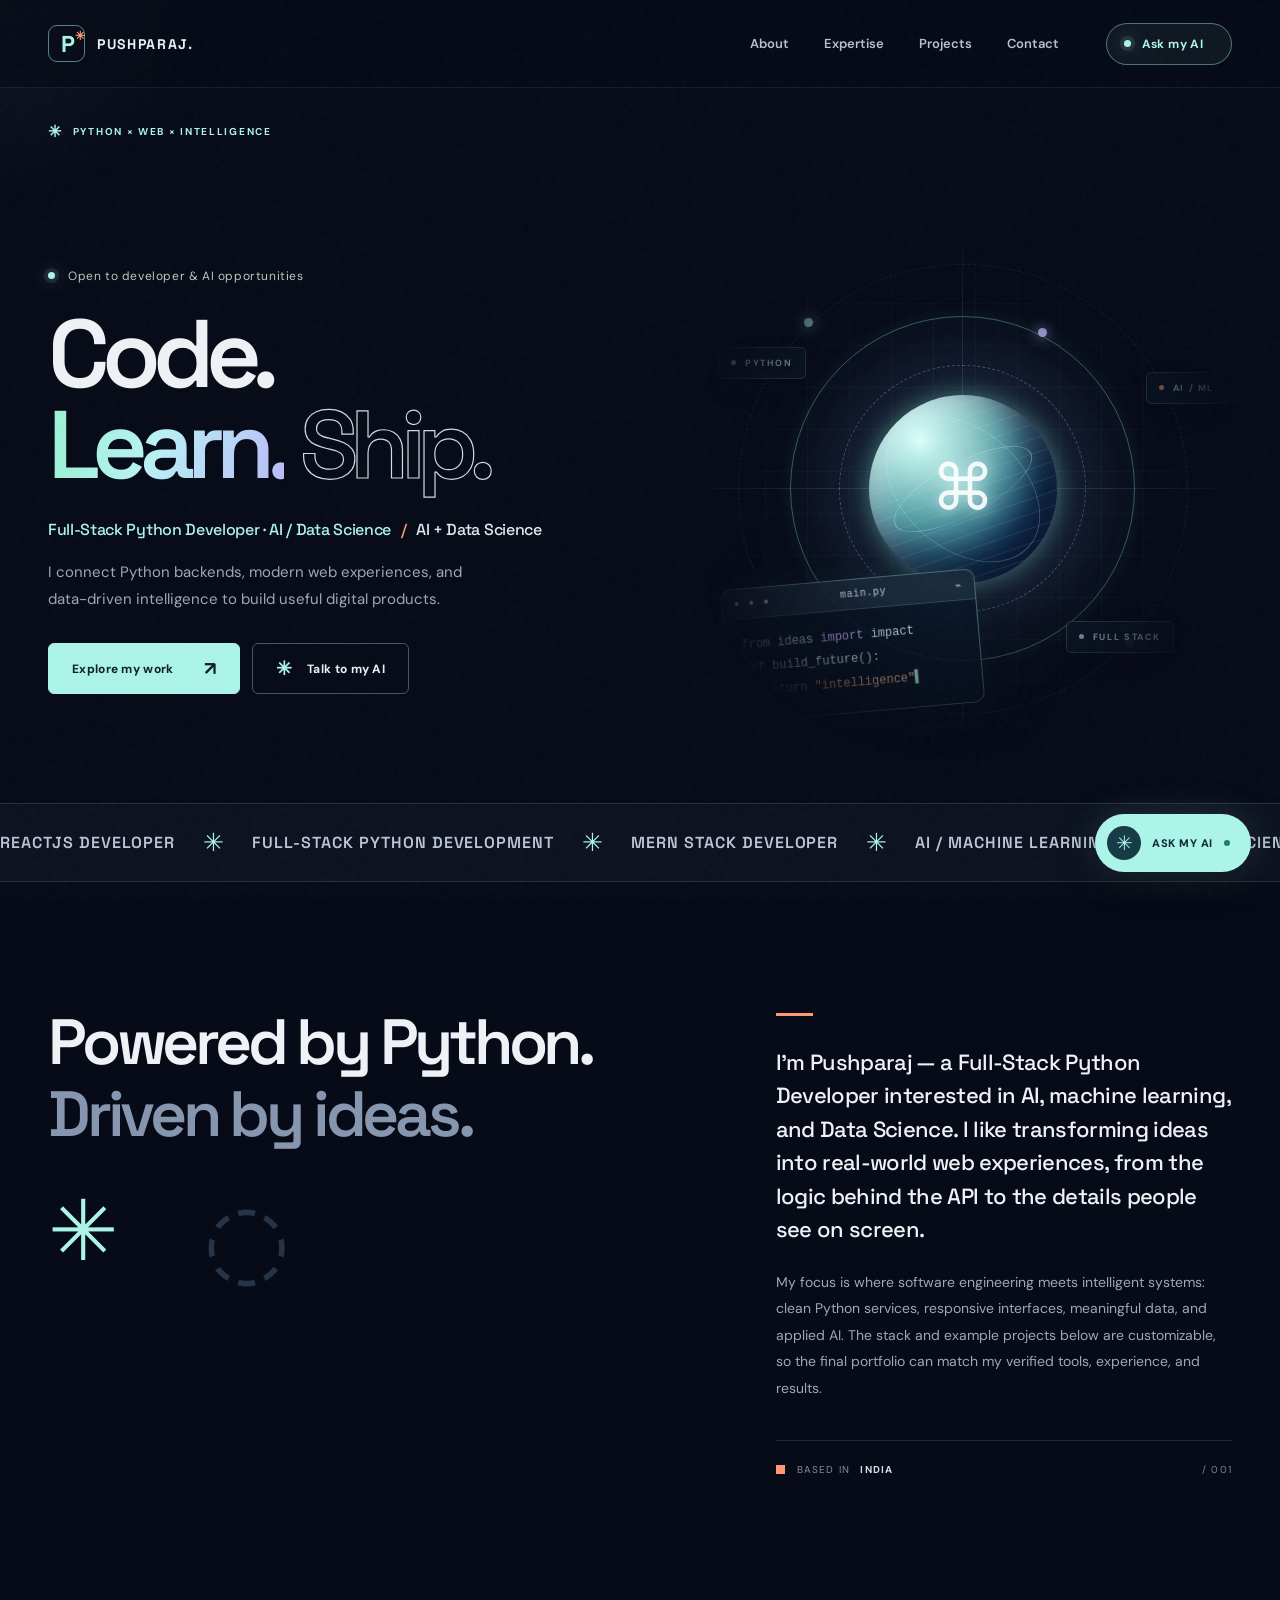
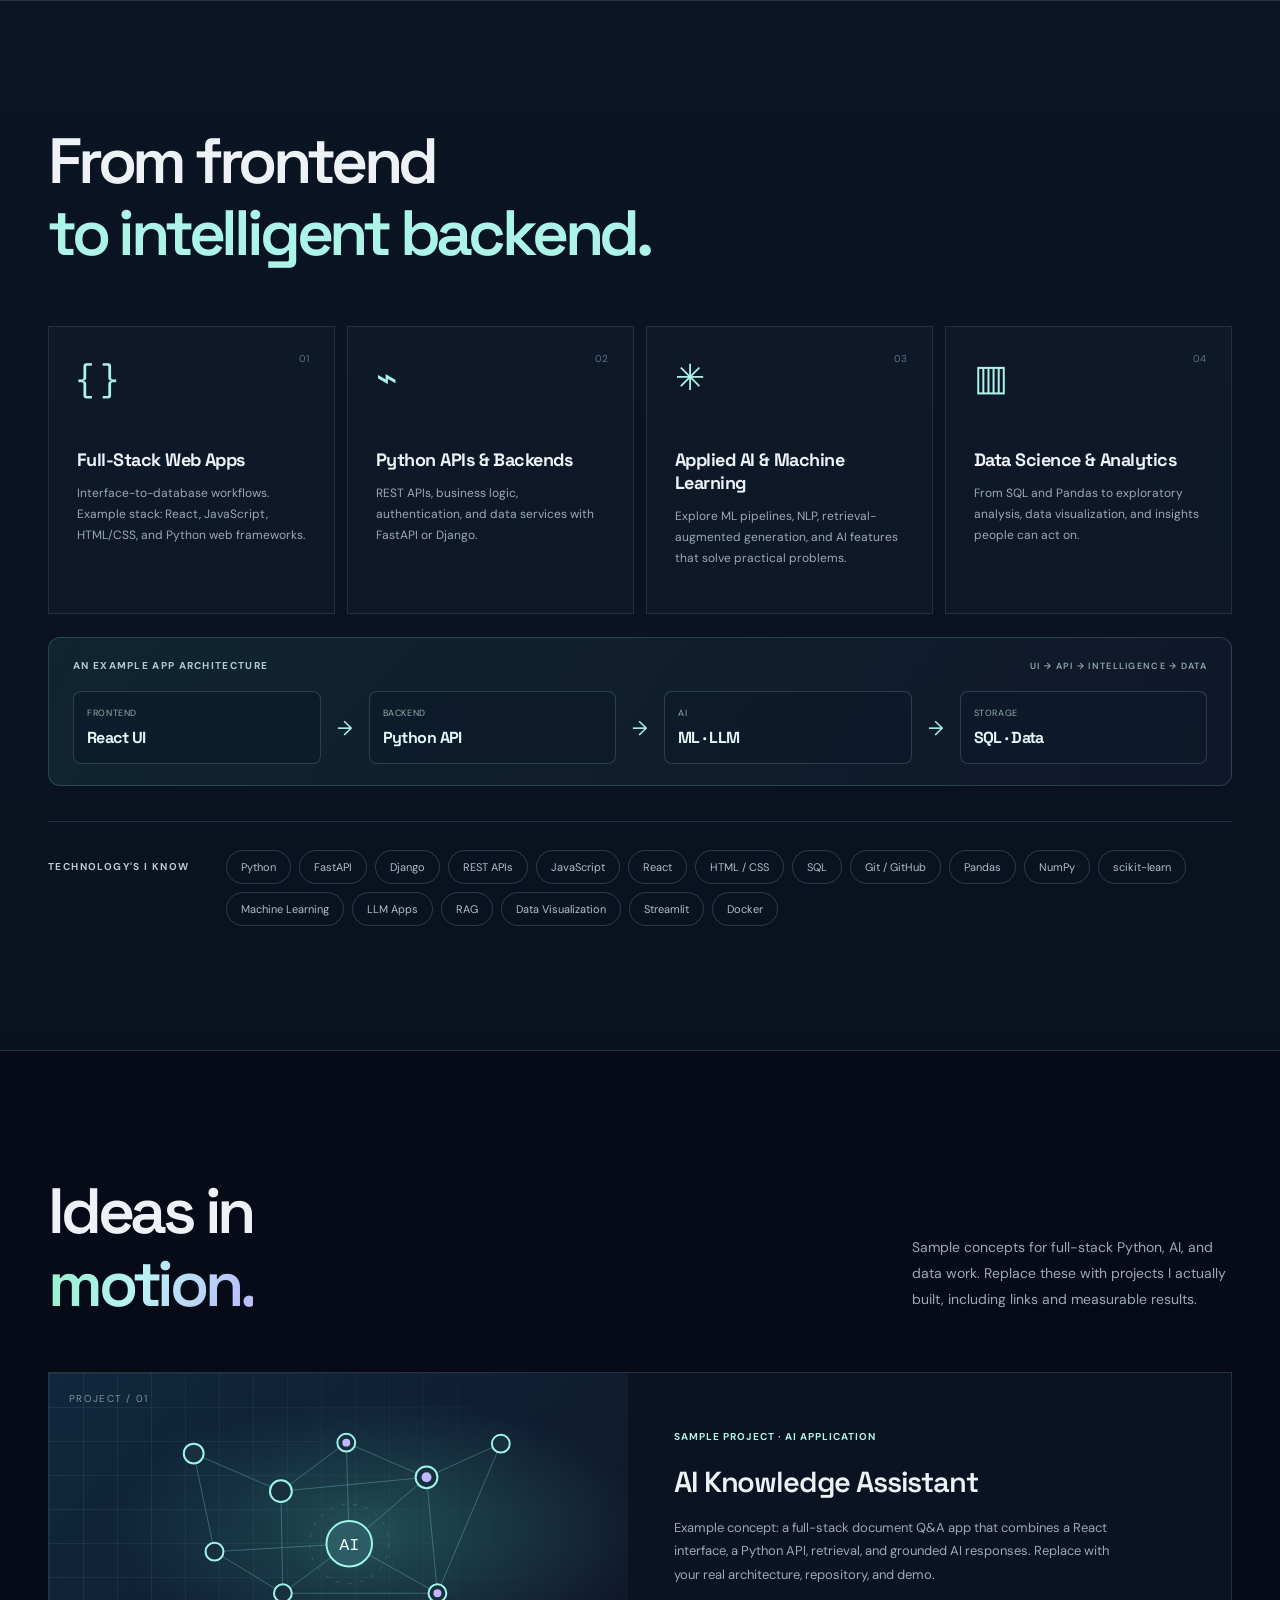
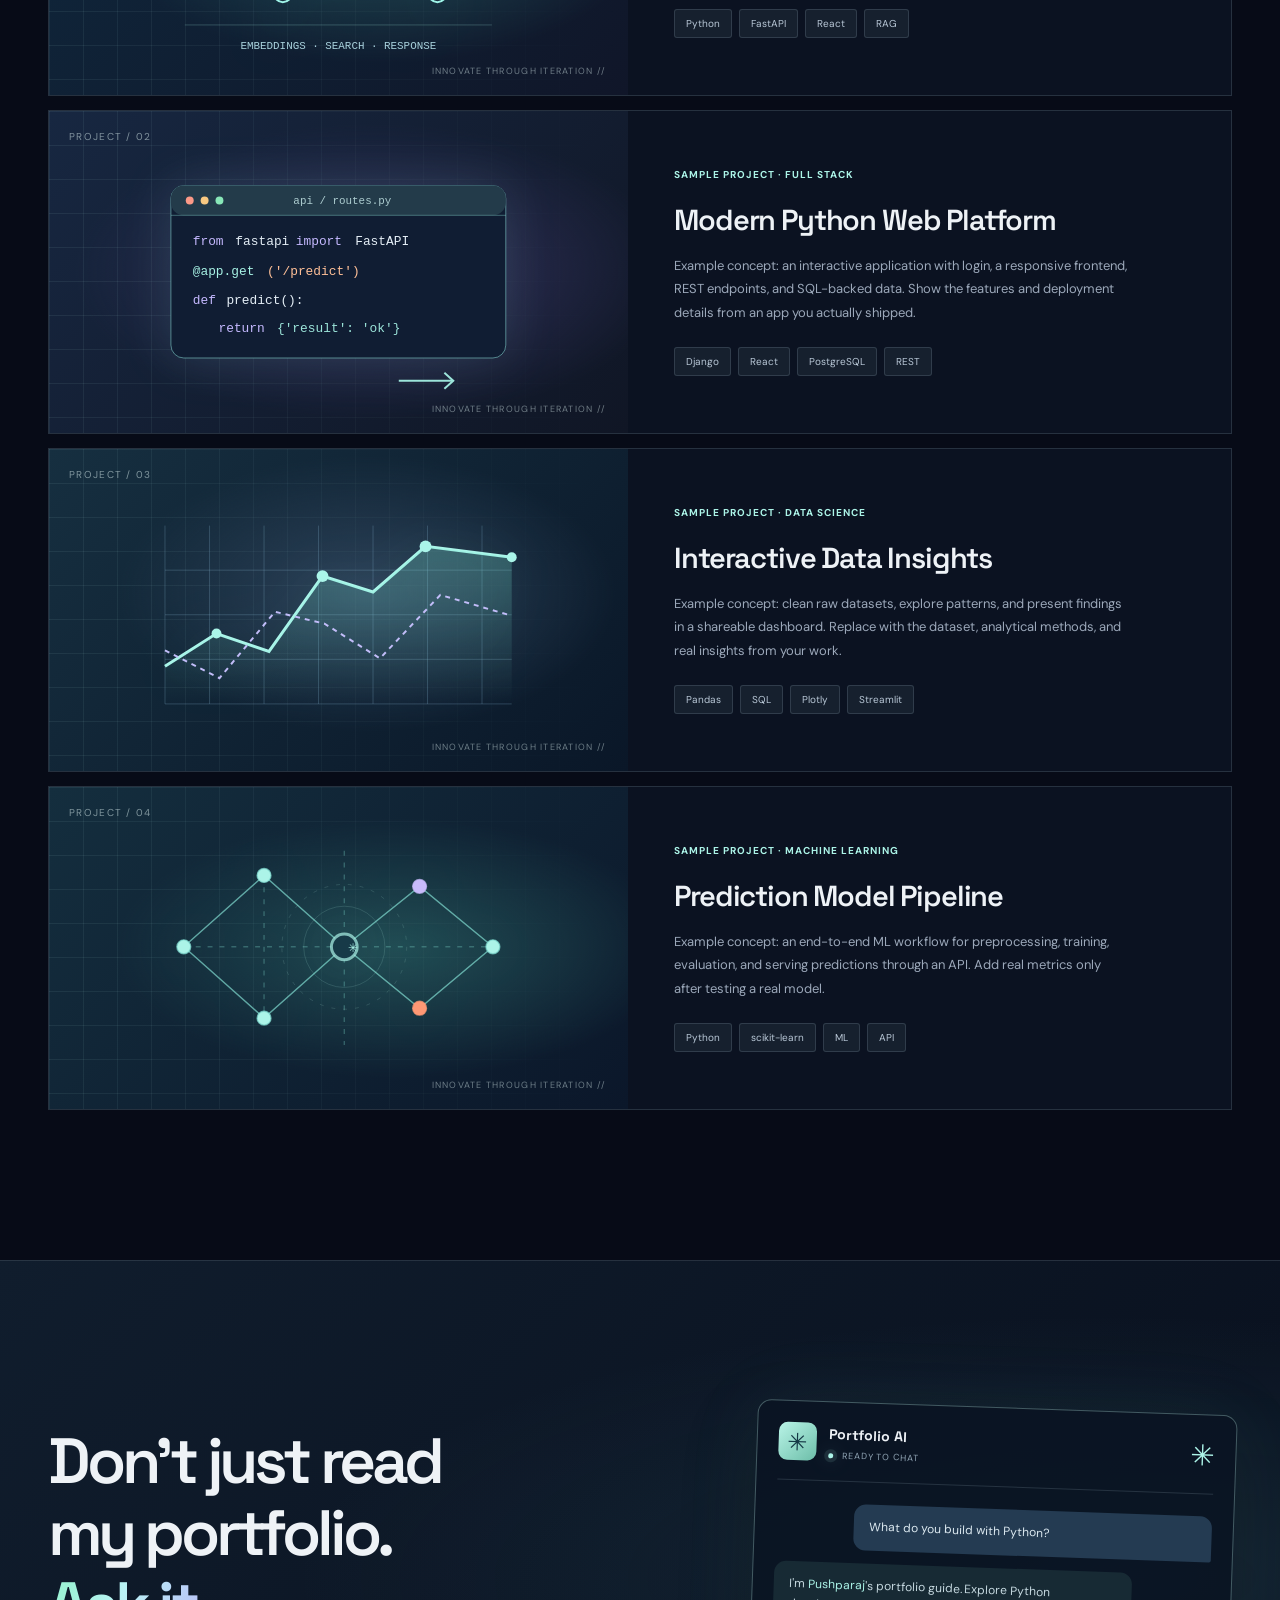
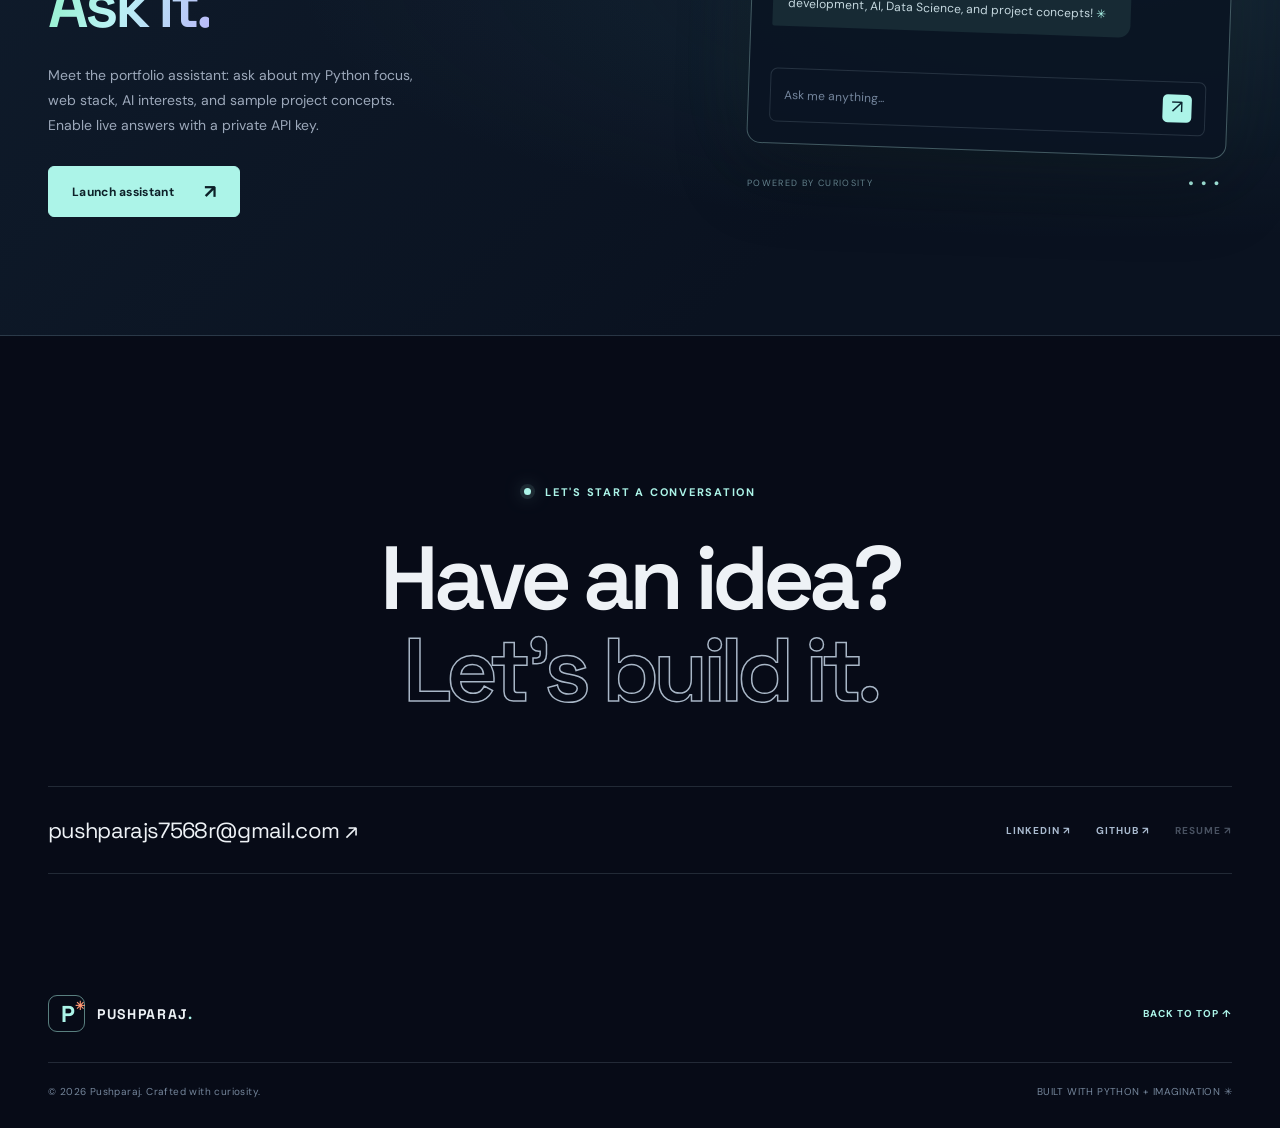
==== index.html @ a50d1f1b "Initial AI portfolio" ====
<!doctype html>
<html lang="en">

<head>
  <meta charset="utf-8">
  <meta name="viewport" content="width=device-width, initial-scale=1">
  <meta name="theme-color" content="#060b18"/>
  <meta name="description"
    content="Pushparaj Abhijeet Supekar · Full-Stack Python Developer focused on AI & Data Science. Explore example projects, technology stack, and an interactive portfolio assistant.">
  <title>Pushparaj | Full-Stack Python Developer + AI & Data Science</title>
  <link rel="icon" href="favicon.svg" type="image/svg+xml">
  <link rel="preconnect" href="https://fonts.googleapis.com">
  <link rel="preconnect" href="https://fonts.gstatic.com" crossorigin>
  <link
    href="https://fonts.googleapis.com/css2?family=DM+Sans:wght@400;500;600;700&family=Space+Grotesk:wght@400;500;600;700&display=swap"
    rel="stylesheet">
  <link rel="stylesheet"
  href="https://cdnjs.cloudflare.com/ajax/libs/font-awesome/6.7.2/css/all.min.css">
  <link rel="stylesheet" href="styles.css">
  <script src="app.js" defer></script>
</head>

<body>
  <div class="noise" aria-hidden="true"></div>
  <div class="cursor-glow" id="cursor-glow" aria-hidden="true"></div>
  <div class="progress-bar" id="scroll-progress" aria-hidden="true"></div>

  <header class="site-header" id="top">
    <div class="shell nav-inner">
      <a class="brand" href="#top" aria-label="Back to top"><span class="brand-symbol">P<span
            class="brand-star">✳</span></span><span class="brand-text" id="brand-name">PUSHPARAJ<span
            class="brand-dot">.</span></span></a>
      <nav class="desktop-nav" aria-label="Main navigation">
        <a href="#about">About</a><a href="#expertise">Expertise</a>
        <a href="#projects">Projects</a>
        <a href="#contact">Contact</a>
      </nav>
      <div class="nav-actions">
        <button class="nav-ai" id="nav-ai" type="button"><span class="pulse-light"></span> Ask my AI <span
            aria-hidden="true"></span></button>
        <button class="menu-toggle" id="menu-toggle" aria-label="Open menu" aria-expanded="false"
          aria-controls="mobile-nav" type="button"><span></span><span></span></button>
      </div>
    </div>
    <nav class="mobile-nav" id="mobile-nav" aria-label="Mobile navigation" hidden><a href="#about">About</a><a
        href="#expertise">Expertise</a><a href="#projects">Projects</a><a href="#contact">Contact</a></nav>
  </header>

  <main>
    <section class="hero shell" aria-labelledby="hero-title">
      <div class="hero-topline"><span class="eyebrow"><span class="mini-cross">✳</span> PYTHON × WEB ×
          INTELLIGENCE</span></div>
      <div class="hero-grid">
        <div class="hero-copy">
          <div class="availability"><span class="availability-dot"></span><span id="availability-text">Open to
              interesting opportunities</span></div>
          <h1 id="hero-title">Code.<br><span class="text-gradient">Learn.</span> <span
              class="outlined-word">Ship.</span></h1>
          <p class="hero-subtitle"><span class="hero-role" id="hero-role">Full-Stack Python Developer</span> <span
              class="hero-divider">/</span> AI + Data Science</p>
          <p class="hero-description" id="hero-description">I build at the intersection of Python, web development, and
            intelligent systems. Discover my focus and example projects.</p>
          <div class="hero-ctas"><a class="button button-primary" href="#projects">Explore my work
              <span>↗</span></a><button class="button button-secondary" id="hero-ai" type="button"><span>✳</span> Talk
              to my AI</button></div>
        </div>
        <div class="hero-art" aria-label="Animated AI network with an illustrative Python code terminal" role="img">
          <div class="orbit-glow"></div>
          <div class="orbit orbit-outer"><i></i><i></i></div>
          <div class="orbit orbit-middle"><i></i></div>
          <div class="orbit orbit-inner"></div>
          <div class="orb-core">
            <div class="orb-shine"></div>
            <div class="orb-lines"></div><span>⌘</span>
          </div>
          <div class="orbit-label label-one"><span class="label-point"></span> PYTHON</div>
          <div class="orbit-label label-two"><span class="label-point"></span> AI / ML</div>
          <div class="orbit-label label-three"><span class="label-point"></span> FULL STACK</div>
          <div class="axis axis-horizontal"></div>
          <div class="axis axis-vertical"></div>
          <div class="art-corner art-corner-tl">[ DEV:001 ]</div>
          <div class="art-corner art-corner-br">PYTHON / ACTIVE</div>
          <div class="hero-terminal" aria-hidden="true">
            <div class="terminal-top"><span class="terminal-dots">● ● ●</span><span>main.py</span><span>⌁</span></div>
            <div class="terminal-body"><span class="code-purple">from</span> ideas <span
                class="code-purple">import</span> impact<br><span class="code-mint">def</span> <span
                class="code-white">build_future</span>():<br><span class="code-indent">return</span> <span
                class="code-orange">"intelligence"</span><span class="terminal-cursor">▍</span></div>
          </div>
        </div>
      </div>
     
    </section>

    <div class="marquee-wrap" aria-hidden="true">
      <div class="marquee"><span>REACTJS DEVELOPER</span>
        <b>✳</b><span>FULL-STACK PYTHON DEVELOPMENT</span>
        <b>✳</b><span>MERN STACK DEVELOPER</span>
        <b>✳</b><span>AI / MACHINE LEARNING</span>
        <b>✳</b><span>DATA SCIENCE</span><b>✳</b></div>
    </div>
<!-- About me section -->
    <section class="section about-section shell" id="about" aria-labelledby="about-title">
      
      <div class="about-grid">
        <div class="about-title-block reveal">
          <h2 id="about-title">Powered by Python.<br><span>Driven by ideas.</span></h2>
          <div class="about-decoration" aria-hidden="true"><span>✳</span><span>◌</span></div>
        </div>
        <div class="about-copy reveal"><span class="orange-line"></span>
          <p class="lead" id="about-intro">I build at the intersection of full-stack Python development, AI, and Data
            Science.</p>
          <p id="about-body">My interests span backend systems, user interfaces, machine learning, and actionable data.
          </p>
          <div class="about-location"><span class="status-square"></span><span>BASED IN <strong
                id="location">INDIA</strong></span><span class="about-id">/ 001</span></div>
        </div>
      </div>
    </section>
<!-- WHAT I DO SECTION -->
    <section class="section expertise-section" id="expertise" aria-labelledby="expertise-title">
      <div class="shell">
        <div class="expertise-head reveal">
          <h2 id="expertise-title">From frontend<br><em>to intelligent backend.</em></h2>
        </div>
        <div class="expertise-grid" id="focus-grid"></div>
        <div class="stack-flow reveal" aria-label="Example AI application architecture">
          <div class="stack-flow-heading"><span>AN EXAMPLE APP ARCHITECTURE</span><span>UI → API → INTELLIGENCE →
              DATA</span></div>
          <div class="stack-flow-steps">
            <div><small>FRONTEND</small><strong>React UI</strong></div><span class="flow-arrow">→</span>
            <div><small>BACKEND</small><strong>Python API</strong></div><span class="flow-arrow">→</span>
            <div><small> AI</small><strong>ML · LLM</strong></div><span class="flow-arrow">→</span>
            <div><small> STORAGE</small><strong>SQL · Data</strong></div>
          </div>
        </div>
        <div class="skills-line reveal"><span>TECHNOLOGY'S I KNOW </span>
          <div class="skill-chips" id="skills-list"></div>
        </div>
      </div>
    </section>
<!-- projects  -->
    <section class="section projects-section shell" id="projects" aria-labelledby="projects-title">
      <div class="projects-intro reveal">
        <h2 id="projects-title">Ideas in<br><span class="text-gradient">motion.</span></h2>
        <p>Sample concepts for full-stack Python, AI, and data work. Replace these with projects I actually built,
          including links and measurable results.</p>
      </div>
      <div class="project-list" id="projects-list"></div>
      <div class="projects-footnote reveal"></div>
    </section>
<!-- intro to ai -->
    <section class="ai-feature" aria-labelledby="feature-title">
      <div class="shell ai-feature-grid">
        <div class="ai-feature-left reveal">
          <h2 id="feature-title">Don't just read<br>my portfolio.<br><span class="text-gradient">Ask it.</span></h2>
          <p>Meet the portfolio assistant: ask about my Python focus, web stack, AI interests, and sample project
            concepts. Enable live answers with a private API key.</p><button class="button button-primary" type="button"
            id="feature-ai">Launch assistant <span>↗</span></button>
        </div>
        <div class="ai-feature-right reveal">
          <div class="chat-preview">
            <div class="preview-head">
              <div class="preview-avatar">✳</div>
              <div><strong>Portfolio AI</strong><small><span class="preview-live"></span> READY TO CHAT</small></div>
              <span class="preview-spark">✳</span>
            </div>
            <div class="preview-message visitor">What do you build with Python?</div>
            <div class="preview-message assistant">I'm <span id="preview-name">Pushparaj</span>'s portfolio guide.
              Explore Python development, AI, Data Science, and project concepts! <span>✳</span></div>
            <div class="preview-input">Ask me anything... <span>↗</span></div>
          </div>
          <div class="preview-border-deco">POWERED BY CURIOSITY <span>● ● ●</span></div>
        </div>
      </div>
    </section>
<!-- Contact section -->
    <section class="contact-section shell" id="contact" aria-labelledby="contact-title">
      <div class="contact-content reveal"><span class="contact-kicker"><span class="availability-dot"></span> LET'S
          START A CONVERSATION</span>
        <h2 id="contact-title">Have an idea?<br><em>Let's build it.</em></h2>
        <div class="contact-row"><a class="contact-email" id="contact-email"
            href="mailto:your.email@example.com">your.email@example.com <span>↗</span></a>
          <div class="social-links"><a id="linkedin-link" href="#contact" aria-label="LinkedIn profile">LINKEDIN ↗</a><a
              id="github-link" href="#contact" aria-label="GitHub profile">GITHUB ↗</a><a id="resume-link"
              href="#contact" aria-label="Resume">RESUME ↗</a></div>
        </div>
      </div>
    </section>
  </main>

  <footer class="footer shell">
    <div class="footer-top"><a class="brand" href="#top"><span class="brand-symbol">P<span
            class="brand-star">✳</span></span><span class="brand-text">PUSHPARAJ<span
            class="brand-dot">.</span></span></a><a href="#top" class="back-to-top">BACK TO TOP ↑</a></div>
    <div class="footer-bottom"><span>© <span id="year">2026</span> <span id="footer-name">Pushparaj</span>. Crafted with
        curiosity.</span><span>BUILT WITH PYTHON + IMAGINATION ✳</span></div>
  </footer>

  <button type="button" class="floating-ai" id="floating-ai" aria-label="Open portfolio AI chat"><span
      class="floating-ai-icon">✳</span><span class="floating-ai-label">ASK MY AI</span><span
      class="float-online"></span></button>
  <div class="chat-overlay" id="chat-overlay" hidden></div>
  <aside class="chat-panel" id="chat-panel" role="dialog" aria-modal="true" aria-labelledby="chat-title"
    aria-hidden="true" inert>
    <div class="chat-header">
      <div class="chat-header-avatar">✳</div>
      <div class="chat-header-name"><strong id="chat-title">Portfolio AI</strong>
        <small>
          <span
            class="chat-dot">
          </span>
          <span id="assistant-mode"></span>
          </small>
        </div>
        <button class="chat-close" id="chat-close" type="button" aria-label="Close chat">×</button>
    </div>
    <div class="chat-messages" id="chat-messages" aria-live="polite">
      <div class="message bot"><span class="message-avatar">✳</span>
        <div class="message-text">Hey there! 👋 I'm the Pushparaj Supekar. Ask me about skills, projects, or how to get in touch.</div>
      </div>
    </div>
    <div class="suggested-questions" id="suggested-questions"><button type="button"
        data-question="What Python web technologies are featured?">Python stack ✳</button><button type="button"
        data-question="Tell me about your AI and data science focus">AI & Data ↗</button><button type="button"
        data-question="Which projects are samples?">Projects ↗</button></div>
    <form class="chat-form" id="chat-form"><label class="sr-only" for="chat-input">Message the portfolio
        assistant</label><input id="chat-input" autocomplete="off" maxlength="500"
        placeholder="Ask anything about this portfolio..." required><button type="submit" id="chat-send"
        aria-label="Send message"><i class="fa-regular fa-paper-plane"></i></button></form>
    <div class="chat-disclaimer" id="chat-disclaimer"></div>
  </aside>
</body>

</html>
---- styles.css ----
:root {
    --bg: #070b17;
    --panel: #0c1424;
    --panel-2: #101a2b;
    --text: #eef2f6;
    --muted: #9ca8ba;
    --faint: #626e84;
    --line: rgba(194, 220, 232, .15);
    --mint: #acf4e8;
    --mint-dark: #78cebc;
    --orange: #ff9874;
    --violet: #bcb8f8;
    --font-head: 'Space Grotesk', sans-serif;
    --font-body: 'DM Sans', sans-serif
}

* {
    box-sizing: border-box
}

html {
    scroll-behavior: smooth;
    scroll-padding-top: 85px
}

body {
    margin: 0;
    background: var(--bg);
    color: var(--text);
    font-family: var(--font-body);
    -webkit-font-smoothing: antialiased;
    overflow-x: hidden
}

body.chat-open {
    overflow: hidden
}

button,
input {
    font: inherit
}

button {
    cursor: pointer
}

a {
    color: inherit;
    text-decoration: none
}

button:focus-visible,
a:focus-visible,
input:focus-visible {
    outline: 2px solid var(--mint);
    outline-offset: 4px
}

::selection {
    background: var(--mint);
    color: #061421
}

.sr-only {
    position: absolute;
    width: 1px;
    height: 1px;
    padding: 0;
    margin: -1px;
    overflow: hidden;
    clip: rect(0, 0, 0, 0);
    white-space: nowrap;
    border: 0
}

.shell {
    width: min(1256px, calc(100% - 96px));
    margin-inline: auto
}

.noise {
    pointer-events: none;
    position: fixed;
    inset: 0;
    z-index: 35;
    opacity: .045;
    background-image: url("data:image/svg+xml,%3Csvg viewBox='0 0 180 180' xmlns='http://www.w3.org/2000/svg'%3E%3Cfilter id='n'%3E%3CfeTurbulence type='fractalNoise' baseFrequency='.92' numOctaves='3' stitchTiles='stitch'/%3E%3C/filter%3E%3Crect width='100%25' height='100%25' filter='url(%23n)' opacity='.52'/%3E%3C/svg%3E")
}

.cursor-glow {
    position: fixed;
    left: 0;
    top: 0;
    width: 460px;
    height: 460px;
    border-radius: 50%;
    background: radial-gradient(circle, rgba(110, 207, 197, .07), transparent 64%);
    pointer-events: none;
    z-index: 0;
    transform: translate(-50%, -50%)
}

.progress-bar {
    position: fixed;
    height: 2px;
    left: 0;
    top: 0;
    background: linear-gradient(90deg, var(--mint), var(--violet), var(--orange));
    width: 0;
    z-index: 100
}

.site-header {
    height: 88px;
    position: sticky;
    top: 0;
    z-index: 30;
    background: rgba(7, 11, 23, .77);
    backdrop-filter: blur(22px);
    border-bottom: 1px solid rgba(189, 220, 230, .09)
}

.nav-inner {
    display: flex;
    justify-content: space-between;
    align-items: center;
    height: 100%
}

.brand {
    display: inline-flex;
    gap: 12px;
    align-items: center;
    font-family: var(--font-head);
    font-size: 14px;
    font-weight: 700;
    letter-spacing: .12em;
    white-space: nowrap
}

.brand-symbol {
    width: 37px;
    height: 37px;
    border: 1px solid rgba(171, 244, 231, .5);
    border-radius: 9px;
    display: inline-flex;
    align-items: center;
    justify-content: center;
    color: var(--mint);
    font-size: 23px;
    letter-spacing: -.1em;
    position: relative
}

.brand-star {
    position: absolute;
    font-size: 12px;
    top: 2px;
    right: 1px;
    color: var(--orange)
}

.brand-dot {
    color: var(--mint)
}

.desktop-nav {
    display: flex;
    gap: 35px;
    margin-left: auto;
    margin-right: 47px
}

.desktop-nav a {
    color: #b7c1d0;
    font-size: 13px;
    font-weight: 600;
    transition: color .2s
}

.desktop-nav a:hover {
    color: var(--mint)
}

.nav-actions {
    display: flex;
    align-items: center;
    gap: 14px
}

.nav-ai {
    border: 1px solid rgba(171, 244, 232, .42);
    border-radius: 100px;
    color: var(--mint);
    background: rgba(172, 244, 232, .055);
    font-size: 12px;
    font-weight: 700;
    display: flex;
    align-items: center;
    gap: 11px;
    padding: 12px 17px;
    letter-spacing: .03em;
    transition: background .2s, transform .2s
}

.nav-ai:hover {
    background: rgba(172, 244, 232, .15);
    transform: translateY(-2px)
}

.pulse-light,
.availability-dot,
.preview-live,
.chat-dot,
.float-online {
    width: 7px;
    height: 7px;
    display: inline-block;
    border-radius: 50%;
    background: var(--mint);
    box-shadow: 0 0 0 4px rgba(172, 244, 232, .1), 0 0 18px rgba(172, 244, 232, .6);
    animation: breathe 2.5s infinite
}

.menu-toggle {
    display: none;
    background: none;
    border: none;
    padding: 10px
}

.menu-toggle span {
    display: block;
    width: 23px;
    height: 2px;
    background: white;
    margin: 5px
}

.mobile-nav {
    background: var(--panel);
    padding: 20px 30px;
    border-bottom: 1px solid var(--line);
    box-shadow: 0 15px 30px rgba(0, 0, 0, .3)
}

.mobile-nav a {
    display: block;
    padding: 13px 0;
    border-bottom: 1px solid var(--line)
}

.hero {
    min-height: 715px;
    position: relative;
    display: flex;
    flex-direction: column;
    justify-content: space-between;
    padding-top: 33px;
    padding-bottom: 32px
}

.hero-topline,
.hero-bottom {
    display: flex;
    justify-content: space-between;
    align-items: center;
    color: var(--faint);
    font-size: 10px;
    font-weight: 700;
    letter-spacing: .17em
}

.eyebrow {
    color: var(--mint);
    display: inline-flex;
    align-items: center;
    gap: 10px
}

.mini-cross {
    font-size: 16px
}

.hero-index {
    color: #66758b
}

.hero-grid {
    display: grid;
    grid-template-columns: 1.05fr .95fr;
    min-height: 565px;
    align-items: center;
    gap: 24px
}

.hero-copy {
    position: relative;
    z-index: 2;
    padding-bottom: 15px
}

.availability {
    display: flex;
    align-items: center;
    gap: 13px;
    color: #b8cbbf;
    font-size: 12px;
    letter-spacing: .05em;
    margin-bottom: 25px
}

.hero h1 {
    font-family: var(--font-head);
    font-size: clamp(71px, 7.5vw, 117px);
    line-height: .95;
    letter-spacing: -.085em;
    font-weight: 600;
    margin: 0 0 28px;
    white-space: nowrap
}

.text-gradient {
    background: linear-gradient(110deg, #9df2d6 15%, #baf2f5 45%, #b9bdf8 95%);
    -webkit-background-clip: text;
    background-clip: text;
    color: transparent
}

.outlined-word {
    color: transparent;
    -webkit-text-stroke: 1.2px #d2dbe2
}

.hero-subtitle {
    font-family: var(--font-head);
    font-weight: 500;
    font-size: 16px;
    letter-spacing: -.02em;
    margin: 0 0 19px;
    color: #e2e9ee
}

.hero-role {
    color: var(--mint)
}

.hero-divider {
    color: var(--orange);
    padding: 0 6px
}

.hero-description {
    font-size: 15px;
    color: var(--muted);
    line-height: 1.8;
    max-width: 450px;
    margin: 0 0 30px
}

.hero-ctas {
    display: flex;
    gap: 12px;
    align-items: center
}

.button {
    min-height: 51px;
    display: inline-flex;
    align-items: center;
    gap: 30px;
    justify-content: space-between;
    padding: 0 23px;
    font-size: 12px;
    font-weight: 700;
    letter-spacing: .025em;
    border-radius: 6px;
    transition: transform .25s, background .25s, box-shadow .25s
}

.button:hover {
    transform: translateY(-4px)
}

.button-primary {
    background: var(--mint);
    color: #0d2028;
    border: 1px solid var(--mint)
}

.button-primary:hover {
    box-shadow: 0 10px 38px rgba(172, 244, 232, .2);
    background: #ccfff5
}

.button-primary span:last-child {
    font-size: 19px
}

.button-secondary {
    border: 1px solid #485363;
    color: #ebf2f6;
    background: transparent;
    gap: 15px
}

.button-secondary span {
    color: var(--mint);
    font-size: 19px
}

.button-secondary:hover {
    background: rgba(172, 244, 232, .07)
}

.hero-bottom {
    width: 100%
}

.down-arrow {
    color: var(--mint);
    display: inline-block;
    font-size: 16px;
    margin-left: 14px;
    animation: nudge 2s infinite
}

.hero-art {
    height: 540px;
    position: relative;
    display: grid;
    place-items: center;
    isolation: isolate;
    overflow: hidden;
    margin-right: -12px;
    background-image: linear-gradient(rgba(173, 240, 236, .035) 1px, transparent 1px), linear-gradient(90deg, rgba(173, 240, 236, .035) 1px, transparent 1px);
    background-size: 42px 42px;
    mask-image: radial-gradient(ellipse at 50% 49%, black 35%, transparent 72%)
}

.orbit-glow {
    position: absolute;
    width: 470px;
    height: 470px;
    border-radius: 50%;
    background: radial-gradient(circle, rgba(106, 230, 217, .19) 0%, rgba(102, 129, 214, .08) 31%, transparent 65%);
    filter: blur(15px);
    animation: breathe 5s infinite
}

.orbit {
    position: absolute;
    border-radius: 50%;
    border: 1px solid rgba(164, 225, 233, .2);
    transform-style: preserve-3d
}

.orbit-outer {
    height: 450px;
    width: 450px;
    border-style: dashed;
    animation: rotate 54s linear infinite
}

.orbit-middle {
    height: 345px;
    width: 345px;
    border: 1px solid rgba(152, 229, 217, .44);
    box-shadow: 0 0 20px rgba(152, 229, 217, .06), inset 0 0 20px rgba(152, 229, 217, .04);
    animation: rotateReverse 29s linear infinite
}

.orbit-inner {
    height: 247px;
    width: 247px;
    border: 1px dashed rgba(189, 177, 249, .35);
    animation: rotate 18s linear infinite
}

.orbit i {
    position: absolute;
    height: 9px;
    width: 9px;
    border-radius: 50%;
    background: var(--mint);
    box-shadow: 0 0 15px var(--mint)
}

.orbit-outer i:first-child {
    top: 53px;
    left: 65px
}

.orbit-outer i:nth-child(2) {
    bottom: 66px;
    right: 53px;
    background: var(--orange);
    box-shadow: 0 0 15px var(--orange)
}

.orbit-middle i {
    top: 11px;
    right: 87px;
    background: var(--violet);
    box-shadow: 0 0 13px var(--violet)
}

.orb-core {
    width: 188px;
    height: 188px;
    position: absolute;
    border-radius: 50%;
    background: radial-gradient(circle at 27% 24%, #d7fff7 0, #a9e6e0 10%, #539da5 40%, #1e5074 67%, #182d5a 100%);
    box-shadow: inset -25px -21px 35px rgba(2, 11, 35, .8), inset 11px 10px 28px rgba(255, 255, 255, .38), 0 0 22px rgba(153, 248, 228, .35), 0 0 100px rgba(104, 186, 219, .22);
    animation: float 6s ease-in-out infinite;
    overflow: hidden
}

.orb-core:after {
    content: '';
    position: absolute;
    inset: 17px;
    border: 1px solid rgba(219, 255, 251, .38);
    border-radius: 50%;
    transform: rotate(-28deg) scaleY(.34)
}

.orb-core:before {
    content: '';
    position: absolute;
    inset: 6px;
    border: 1px solid rgba(208, 250, 246, .24);
    border-radius: 50%;
    transform: rotate(41deg) scaleY(.68)
}

.orb-core span {
    position: absolute;
    inset: 0;
    display: grid;
    place-items: center;
    color: rgba(255, 255, 255, .9);
    font-size: 64px;
    text-shadow: 0 0 16px rgba(228, 255, 251, .8)
}

.orb-lines {
    position: absolute;
    inset: 0;
    border-radius: 50%;
    background: repeating-linear-gradient(4deg, transparent 0, transparent 12px, rgba(225, 252, 249, .09) 13px, transparent 14px);
    transform: rotate(-23deg)
}

.orb-shine {
    height: 60px;
    width: 100px;
    position: absolute;
    background: rgba(239, 255, 254, .4);
    filter: blur(33px);
    top: 17px;
    left: 17px
}

.orbit-label {
    position: absolute;
    background: rgba(12, 24, 42, .88);
    border: 1px solid rgba(195, 226, 230, .22);
    border-radius: 5px;
    padding: 9px 12px;
    letter-spacing: .18em;
    font-size: 9px;
    font-weight: 700;
    color: #ccdce6;
    display: flex;
    align-items: center;
    gap: 9px;
    box-shadow: 0 10px 27px rgba(0, 0, 0, .2)
}

.label-point {
    height: 5px;
    width: 5px;
    background: var(--mint);
    border-radius: 50%
}

.label-one {
    top: 128px;
    left: 37px
}

.label-two {
    top: 153px;
    right: 17px
}

.label-three {
    bottom: 106px;
    right: 70px
}

.label-two .label-point {
    background: var(--orange)
}

.label-three .label-point {
    background: var(--violet)
}

.axis {
    position: absolute;
    background: rgba(204, 230, 240, .12);
    z-index: -1
}

.axis-horizontal {
    height: 1px;
    width: 90%
}

.axis-vertical {
    height: 90%;
    width: 1px
}

.art-corner {
    position: absolute;
    color: #7e9aa8;
    font-size: 9px;
    letter-spacing: .15em
}

.art-corner-tl {
    top: 49px;
    left: 24px
}

.art-corner-br {
    bottom: 37px;
    right: 12px
}

.marquee-wrap {
    overflow: hidden;
    border-top: 1px solid var(--line);
    border-bottom: 1px solid var(--line);
    background: #0c1220
}

.marquee {
    display: flex;
    align-items: center;
    gap: 28px;
    white-space: nowrap;
    width: max-content;
    height: 77px;
    animation: marquee 31s linear infinite
}

.marquee span {
    font-family: var(--font-head);
    font-size: 16px;
    letter-spacing: .06em;
    font-weight: 600;
    color: #bdc6d6
}

.marquee b {
    color: var(--mint);
    font-size: 25px;
    font-weight: 400
}

.section {
    padding-top: 124px;
    padding-bottom: 124px
}

.section-heading {
    display: flex;
    justify-content: space-between;
    align-items: center;
    padding-bottom: 24px;
    border-bottom: 1px solid var(--line);
    margin-bottom: 62px
}

.section-label,
.section-side {
    font-weight: 700;
    font-size: 10px;
    letter-spacing: .16em;
    color: #b0c0cf
}

.section-num {
    color: var(--mint);
    margin-right: 12px
}

.section-side {
    color: #728199
}

.about-grid {
    display: grid;
    grid-template-columns: 1.15fr .85fr;
    gap: 110px
}

.about-title-block h2,
.expertise-head h2,
.projects-intro h2,
.ai-feature h2,
.contact-content h2 {
    font-family: var(--font-head);
    font-size: clamp(43px, 5vw, 69px);
    font-weight: 600;
    line-height: 1.13;
    letter-spacing: -.066em;
    margin: 0
}

.about-title-block h2 span {
    color: #8796af
}

.about-decoration {
    margin-top: 39px;
    font-size: 84px;
    display: flex;
    gap: 85px;
    color: var(--mint);
    line-height: 1
}

.about-decoration span:last-child {
    font-size: 100px;
    color: #263447
}

.about-copy {
    padding-top: 7px
}

.orange-line {
    display: block;
    width: 37px;
    height: 3px;
    background: var(--orange);
    margin-bottom: 30px
}

.lead {
    font-family: var(--font-head);
    font-size: 22px;
    line-height: 1.52;
    letter-spacing: -.03em;
    font-weight: 500;
    margin: 0 0 22px
}

.about-copy>p:not(.lead) {
    color: var(--muted);
    font-size: 14px;
    line-height: 1.9;
    margin-bottom: 38px
}

.about-location {
    display: flex;
    align-items: center;
    gap: 12px;
    border-top: 1px solid var(--line);
    padding-top: 22px;
    font-size: 10px;
    letter-spacing: .12em;
    color: #8290a6
}

.about-location strong {
    color: #d3e0e4;
    margin-left: 6px
}

.status-square {
    height: 9px;
    width: 9px;
    background: var(--orange)
}

.about-id {
    margin-left: auto;
    color: #74839a
}

.expertise-section {
    background: linear-gradient(180deg, #0b1423, #0a1220);
    border-top: 1px solid var(--line);
    border-bottom: 1px solid var(--line)
}

.expertise-head {
    display: flex;
    justify-content: space-between;
    align-items: end;
    margin-bottom: 57px;
    gap: 50px;
    
}

.expertise-head h2 em {
    font-style: normal;
    color: var(--mint)
}

.expertise-head>p {
    max-width: 315px;
    color: var(--muted);
    font-size: 14px;
    line-height: 1.85;
    margin: 0 0 7px
}

.expertise-grid {
    display: grid;
    grid-template-columns: repeat(4, 1fr);
    gap: 12px
}

.expertise-card {
    min-height: 288px;
    border: 1px solid rgba(193, 218, 237, .12);
    background: rgba(18, 29, 47, .52);
    padding: 28px;
    display: flex;
    flex-direction: column;
    transition: background .3s, border-color .3s, transform .3s;
    position: relative;
    overflow: hidden
}

.expertise-card:after {
    content: '';
    position: absolute;
    inset: auto -20% -65% -20%;
    height: 150px;
    background: radial-gradient(circle, rgba(147, 228, 218, .16), transparent 69%);
    opacity: 0;
    transition: opacity .3s
}

.expertise-card:hover {
    background: #14263b;
    border-color: rgba(170, 244, 231, .5);
    transform: translateY(-7px)
}

.expertise-card:hover:after {
    opacity: 1
}

.expertise-card-icon {
    font-family: var(--font-head);
    font-size: 36px;
    color: var(--mint);
    margin-bottom: 47px
}

.expertise-card h3 {
    font-family: var(--font-head);
    font-size: 18px;
    letter-spacing: -.03em;
    margin: 0 0 12px
}

.expertise-card p {
    font-size: 12px;
    color: var(--muted);
    line-height: 1.75;
    margin: 0
}

.expertise-card-number {
    position: absolute;
    right: 25px;
    top: 25px;
    color: #617187;
    font-size: 10px
}

.skills-line {
    margin-top: 35px;
    padding-top: 28px;
    display: flex;
    gap: 36px;
    align-items: start;
    border-top: 1px solid var(--line)
}

.skills-line>span {
    font-size: 10px;
    white-space: nowrap;
    letter-spacing: .14em;
    color: #bac9d5;
    font-weight: 700;
    padding-top: 10px
}

.skills-mini {
    display: block;
    font-size: 8px;
    color: #667a8e;
    margin-top: 8px
}

.skill-chips {
    display: flex;
    gap: 8px;
    flex-wrap: wrap
}

.skill-chip {
    border: 1px solid rgba(192, 220, 232, .2);
    border-radius: 50px;
    padding: 9px 14px;
    color: #aebdd1;
    font-size: 11px
}

.projects-intro {
    display: flex;
    align-items: end;
    justify-content: space-between;
    gap: 40px;
    margin-bottom: 52px
}

.projects-intro p {
    max-width: 320px;
    color: var(--muted);
    line-height: 1.85;
    font-size: 14px;
    margin: 0 0 7px
}

.project-list {
    display: flex;
    flex-direction: column;
    gap: 14px
}

.project-card {
    display: grid;
    grid-template-columns: 49% 51%;
    min-height: 322px;
    border: 1px solid var(--line);
    background: rgba(16, 26, 43, .55);
    overflow: hidden;
    transition: border-color .25s, transform .25s
}

.project-card:hover {
    border-color: rgba(172, 244, 232, .46);
    transform: translateY(-3px)
}

.project-visual {
    position: relative;
    min-height: 322px;
    overflow: hidden;
    background: #0c1c2d
}

.project-visual.automation {
    background: radial-gradient(ellipse at 60% 50%, #214d54, transparent 57%), linear-gradient(135deg, #142e3e, #0b172a)
}

.project-visual.design {
    background: radial-gradient(ellipse at 50% 70%, #31375e, transparent 57%), linear-gradient(135deg, #19243c, #0b1526)
}

.project-visual.data {
    background: radial-gradient(ellipse at 55% 45%, #2d435a, transparent 55%), linear-gradient(135deg, #162f40, #0a1728)
}

.visual-grid {
    position: absolute;
    inset: 0;
    background-image: linear-gradient(rgba(183, 235, 230, .08) 1px, transparent 1px), linear-gradient(90deg, rgba(183, 235, 230, .08) 1px, transparent 1px);
    background-size: 34px 34px;
    mask-image: linear-gradient(90deg, black, transparent)
}

.project-graphic {
    position: absolute;
    inset: 0;
    display: grid;
    place-items: center
}

.project-graphic svg {
    width: 83%;
    height: 80%;
    filter: drop-shadow(0 0 25px rgba(143, 231, 221, .12));
    transition: transform .5s
}

.project-card:hover .project-graphic svg {
    transform: scale(1.06) rotate(-2deg)
}

.visual-corner {
    position: absolute;
    left: 20px;
    top: 19px;
    color: rgba(222, 242, 241, .53);
    font-size: 10px;
    letter-spacing: .13em
}

.visual-bottom {
    position: absolute;
    bottom: 18px;
    right: 22px;
    color: rgba(222, 242, 241, .46);
    font-size: 9px;
    letter-spacing: .14em
}

.project-info {
    padding: 38px 46px;
    display: flex;
    flex-direction: column;
    justify-content: center;
    align-items: flex-start
}

.project-kicker {
    color: var(--mint);
    font-size: 10px;
    letter-spacing: .1em;
    font-weight: 700;
    margin-bottom: 20px
}

.project-info h3 {
    font-family: var(--font-head);
    letter-spacing: -.04em;
    font-size: 29px;
    font-weight: 600;
    margin: 0 0 16px
}

.project-info p {
    color: var(--muted);
    font-size: 13px;
    line-height: 1.8;
    max-width: 455px;
    margin: 0 0 23px
}

.project-tags {
    display: flex;
    gap: 7px;
    flex-wrap: wrap
}

.project-tags span {
    border-radius: 3px;
    background: rgba(181, 213, 228, .07);
    border: 1px solid var(--line);
    padding: 7px 11px;
    font-size: 10px;
    color: #b9c8d7
}

.project-link {
    color: var(--mint);
    font-size: 12px;
    font-weight: 700;
    margin-top: 23px
}

.project-link:hover {
    text-decoration: underline
}

.projects-footnote {
    color: #889ab0;
    font-size: 11px;
    display: flex;
    align-items: center;
    gap: 12px;
    margin-top: 26px
}

.projects-footnote>span {
    color: var(--orange);
    font-size: 23px
}

.ai-feature {
    padding: 118px 0;
    background: radial-gradient(ellipse at 87% 47%, rgba(69, 131, 150, .17), transparent 52%), linear-gradient(135deg, #101d2d, #0a1220 70%);
    border-block: 1px solid var(--line);
    overflow: hidden
}

.ai-feature-grid {
    display: grid;
    grid-template-columns: 1fr 1fr;
    gap: 80px;
    align-items: center
}

.ai-feature h2 {
    margin: 46px 0 21px
}

.ai-feature-left>p {
    font-size: 14px;
    color: var(--muted);
    line-height: 1.8;
    max-width: 380px;
    margin-bottom: 28px
}

.chat-preview {
    border: 1px solid rgba(176, 226, 221, .34);
    background: rgba(10, 20, 35, .9);
    border-radius: 14px;
    max-width: 480px;
    margin-left: auto;
    padding: 21px;
    box-shadow: 0 32px 70px rgba(0, 0, 0, .28), 0 0 80px rgba(148, 229, 215, .07);
    transform: rotate(2deg);
    transition: transform .4s
}

.chat-preview:hover {
    transform: rotate(0)
}

.preview-head {
    display: flex;
    align-items: center;
    gap: 12px;
    border-bottom: 1px solid var(--line);
    padding-bottom: 19px
}

.preview-avatar,
.chat-header-avatar {
    height: 38px;
    width: 38px;
    border-radius: 9px;
    background: linear-gradient(135deg, #b9f4e7, #6dbea9);
    display: grid;
    place-items: center;
    color: #143745;
    font-size: 24px
}

.preview-head strong {
    font-family: var(--font-head);
    font-size: 14px
}

.preview-head small {
    display: flex;
    align-items: center;
    gap: 9px;
    font-size: 9px;
    margin-top: 5px;
    color: #90a4b4;
    letter-spacing: .1em
}

.preview-live {
    height: 5px;
    width: 5px
}

.preview-spark {
    margin-left: auto;
    font-size: 29px;
    color: var(--mint)
}

.preview-message {
    border-radius: 12px;
    padding: 13px 15px;
    max-width: 82%;
    font-size: 12px;
    line-height: 1.65;
    margin-top: 22px
}

.preview-message.visitor {
    margin-left: auto;
    background: #243b52;
    color: #dce9f0;
    border-bottom-right-radius: 2px
}

.preview-message.assistant {
    background: #172a34;
    color: #c6d9e0;
    border-bottom-left-radius: 2px;
    margin-top: 13px
}

.preview-message.assistant span {
    color: var(--mint)
}

.preview-input {
    margin-top: 42px;
    border: 1px solid var(--line);
    border-radius: 7px;
    display: flex;
    justify-content: space-between;
    align-items: center;
    padding: 12px 13px;
    color: #73849b;
    font-size: 12px
}

.preview-input span {
    background: var(--mint);
    color: #0c2530;
    border-radius: 5px;
    font-size: 19px;
    height: 28px;
    width: 29px;
    text-align: center
}

.preview-border-deco {
    margin: 25px 10px 0 auto;
    max-width: 475px;
    color: #6f8f9b;
    font-size: 9px;
    letter-spacing: .15em;
    display: flex;
    justify-content: space-between
}

.preview-border-deco span {
    color: var(--mint);
    letter-spacing: .3em
}

.contact-section {
    padding-top: 118px;
    padding-bottom: 100px
}

.contact-content {
    text-align: center;
    padding: 25px 0 0
}

.contact-kicker {
    font-size: 11px;
    letter-spacing: .16em;
    color: var(--mint);
    font-weight: 700;
    display: inline-flex;
    align-items: center;
    gap: 14px
}

.contact-content h2 {
    font-size: clamp(58px, 7vw, 104px);
    line-height: 1.02;
    margin: 33px 0 70px
}

.contact-content h2 em {
    font-style: normal;
    color: transparent;
    -webkit-text-stroke: 1.5px #a9b7c7
}

.contact-row {
    border-top: 1px solid var(--line);
    border-bottom: 1px solid var(--line);
    display: flex;
    justify-content: space-between;
    align-items: center;
    padding: 29px 0;
    gap: 20px;
    text-align: left
}

.contact-email {
    font-family: var(--font-head);
    font-size: 22px;
    letter-spacing: -.03em
}

.contact-email span {
    color: var(--mint);
    margin-left: 16px
}

.social-links {
    display: flex;
    align-items: center;
    gap: 25px
}

.social-links a {
    color: #aabbd0;
    font-weight: 700;
    font-size: 10px;
    letter-spacing: .1em;
    white-space: nowrap
}

.social-links a:hover,
.contact-email:hover {
    color: var(--mint)
}

.social-links a[aria-disabled=true] {
    opacity: .4;
    cursor: not-allowed
}

.footer {
    padding-bottom: 30px
}

.footer-top,
.footer-bottom {
    display: flex;
    align-items: center;
    justify-content: space-between
}

.footer-top {
    padding: 21px 0 30px
}

.back-to-top {
    font-size: 10px;
    letter-spacing: .1em;
    font-weight: 700;
    color: var(--mint)
}

.footer-bottom {
    border-top: 1px solid var(--line);
    padding-top: 22px;
    font-size: 10px;
    color: #75869b;
    letter-spacing: .04em
}

.floating-ai {
    position: fixed;
    right: 29px;
    bottom: 28px;
    z-index: 40;
    background: var(--mint);
    color: #102b34;
    border: 0;
    border-radius: 50px;
    display: flex;
    align-items: center;
    gap: 11px;
    padding: 12px 21px 12px 12px;
    box-shadow: 0 8px 37px rgba(0, 0, 0, .34), 0 0 35px rgba(166, 244, 226, .16);
    transition: transform .25s
}

.floating-ai:hover {
    transform: translateY(-5px)
}

.floating-ai-icon {
    display: grid;
    place-items: center;
    background: #183c47;
    color: var(--mint);
    height: 34px;
    width: 34px;
    border-radius: 50%;
    font-size: 20px
}

.floating-ai-label {
    font-size: 11px;
    letter-spacing: .05em;
    font-weight: 800
}

.float-online {
    width: 6px;
    height: 6px;
    background: #1d815a;
    box-shadow: none
}

.chat-overlay {
    position: fixed;
    inset: 0;
    background: rgba(2, 5, 14, .67);
    backdrop-filter: blur(5px);
    z-index: 59
}

.chat-overlay[hidden] {
    display: none
}

.chat-panel {
    position: fixed;
    z-index: 60;
    right: 26px;
    bottom: 25px;
    height: min(630px, calc(100dvh - 50px));
    width: min(390px, calc(100vw - 30px));
    border: 1px solid rgba(192, 230, 227, .34);
    background: #101b2a;
    border-radius: 14px;
    box-shadow: 0 40px 100px rgba(0, 0, 0, .48);
    display: flex;
    flex-direction: column;
    transform: translateY(24px) scale(.96);
    opacity: 0;
    pointer-events: none;
    transition: transform .23s, opacity .23s;
    overflow: hidden
}

.chat-panel.open {
    transform: translateY(0) scale(1);
    opacity: 1;
    pointer-events: auto
}

.chat-header {
    display: flex;
    align-items: center;
    gap: 12px;
    padding: 17px 19px;
    border-bottom: 1px solid var(--line);
    flex: none
}

.chat-header-name strong {
    font-size: 13px;
    font-family: var(--font-head)
}

.chat-header-name small {
    display: flex;
    align-items: center;
    gap: 8px;
    color: #95abb6;
    font-size: 10px;
    margin-top: 3px
}

.chat-dot {
    width: 5px;
    height: 5px
}

.chat-close {
    font-size: 25px;
    line-height: 1;
    border: 0;
    color: #adbed2;
    background: none;
    margin-left: auto
}

.chat-messages {
    flex: 1;
    overflow-y: auto;
    padding: 20px 17px;
    display: flex;
    flex-direction: column;
    gap: 15px;
    min-height: 0;
    scrollbar-color: #395467 transparent;
    scrollbar-width: thin
}

.message {
    display: flex;
    gap: 9px;
    align-items: end
}

.message.bot {
    align-self: flex-start;
    max-width: 93%
}

.message.user {
    align-self: flex-end;
    max-width: 90%
}

.message-avatar {
    flex: none;
    height: 24px;
    width: 24px;
    background: #2c605b;
    color: var(--mint);
    display: grid;
    place-items: center;
    border-radius: 7px;
    font-size: 14px
}

.message-text {
    background: #1c2d3c;
    color: #dce8ed;
    white-space: pre-wrap;
    font-size: 12px;
    line-height: 1.65;
    padding: 12px 13px;
    border-radius: 11px 11px 11px 2px;
    overflow-wrap: anywhere
}

.message.user .message-text {
    background: #296354;
    color: #e7fff8;
    border-radius: 11px 11px 2px 11px
}

.message.pending .message-text {
    color: var(--mint);
    animation: breathe 1.5s infinite
}

.suggested-questions {
    display: flex;
    gap: 7px;
    overflow-x: auto;
    flex: none;
    padding: 11px 16px 13px;
    scrollbar-width: none
}

.suggested-questions button {
    white-space: nowrap;
    background: #172c3b;
    color: #b9eee4;
    border: 1px solid rgba(156, 229, 218, .19);
    border-radius: 20px;
    padding: 8px 11px;
    font-size: 10px
}

.suggested-questions button:hover {
    background: #254a51
}

.chat-form {
    display: flex;
    gap: 10px;
    padding: 14px 16px 8px;
    border-top: 1px solid var(--line)
}

.chat-form input {
    min-width: 0;
    flex: 1;
    background: #1b2b3b;
    border: 1px solid #3a4c5a;
    border-radius: 8px;
    color: white;
    padding: 13px 12px;
    font-size: 12px
}

.chat-form input::placeholder {
    color: #8e9eaf
}

.chat-form button {
    height: 44px;
    width: 44px;
    flex: none;
    border: 0;
    background: var(--mint);
    color: #082b36;
    border-radius: 8px;
    font-size: 22px
}

.chat-form button:disabled {
    opacity: .5
}

.chat-disclaimer {
    padding: 0 18px 14px;
    text-align: center;
    color: #8999a9;
    font-size: 9px;
    line-height: 1.4
}

.reveal {
    opacity: 0;
    transform: translateY(24px);
    transition: opacity .7s ease, transform .7s ease
}

.reveal.visible {
    opacity: 1;
    transform: translateY(0)
}

@keyframes rotate {
    to {
        transform: rotate(360deg)
    }
}

@keyframes rotateReverse {
    to {
        transform: rotate(-360deg)
    }
}

@keyframes float {

    0%,
    100% {
        transform: translateY(-7px)
    }

    50% {
        transform: translateY(11px)
    }
}

@keyframes breathe {

    0%,
    100% {
        opacity: 1
    }

    50% {
        opacity: .55
    }
}

@keyframes nudge {

    0%,
    100% {
        transform: translateY(-4px)
    }

    50% {
        transform: translateY(6px)
    }
}

@keyframes marquee {
    to {
        transform: translateX(-50%)
    }
}

@media(max-width:1050px) {
    .shell {
        width: min(100% - 60px, 1256px)
    }

    .hero h1 {
        font-size: clamp(59px, 7.8vw, 86px)
    }

    .hero-grid {
        grid-template-columns: 1fr .88fr
    }

    .hero-art {
        transform: scale(.9);
        margin-inline: -45px
    }

    .about-grid {
        gap: 55px
    }

    .expertise-grid {
        grid-template-columns: repeat(2, 1fr)
    }

    .expertise-card {
        min-height: 245px
    }

    .expertise-card-icon {
        margin-bottom: 28px
    }

    .ai-feature-grid {
        gap: 40px
    }

    .project-info {
        padding: 27px
    }
}

@media(max-width:760px) {
    .shell {
        width: calc(100% - 40px)
    }

    .site-header {
        height: 72px
    }

    .desktop-nav {
        display: none
    }

    .menu-toggle {
        display: block
    }

    .brand {
        font-size: 12px
    }

    .brand-symbol {
        width: 33px;
        height: 33px
    }

    .nav-ai {
        font-size: 10px;
        padding: 10px
    }

    .nav-ai>span:last-child {
        display: none
    }

    .hero {
        padding-top: 23px;
        min-height: auto;
        padding-bottom: 22px
    }

    .hero-grid {
        grid-template-columns: 1fr;
        gap: 0
    }

    .hero-copy {
        padding-top: 73px;
        padding-bottom: 0
    }

    .hero h1 {
        font-size: clamp(62px, 12vw, 96px)
    }

    .hero-description {
        max-width: 540px
    }

    .hero-art {
        height: 425px;
        transform: scale(.86);
        margin: -15px -35px -4px
    }

    .orbit-outer {
        height: 410px;
        width: 410px
    }

    .orbit-middle {
        height: 320px;
        width: 320px
    }

    .orbit-inner {
        height: 220px;
        width: 220px
    }

    .hero-bottom {
        margin-top: 10px
    }

    .hero-coordinates {
        display: none
    }

    .section {
        padding-top: 86px;
        padding-bottom: 86px
    }

    .section-heading {
        margin-bottom: 43px
    }

    .section-side {
        display: none
    }

    .about-grid {
        grid-template-columns: 1fr;
        gap: 28px
    }

    .about-title-block h2,
    .expertise-head h2,
    .projects-intro h2,
    .ai-feature h2 {
        font-size: clamp(42px, 8vw, 66px)
    }

    .about-decoration {
        display: none
    }

    .lead {
        font-size: 21px
    }

    .expertise-head,
    .projects-intro {
        display: block
    }

    .expertise-head p,
    .projects-intro p {
        margin-top: 20px;
        max-width: 480px
    }

    .expertise-grid {
        grid-template-columns: repeat(2, 1fr)
    }

    .skills-line {
        display: block
    }

    .skills-line>span {
        display: block;
        margin-bottom: 20px
    }

    .skills-mini {
        display: inline;
        margin-left: 10px
    }

    .project-card {
        grid-template-columns: 1fr
    }

    .project-visual {
        min-height: 270px
    }

    .project-info {
        padding: 30px
    }

    .ai-feature {
        padding: 88px 0
    }

    .ai-feature-grid {
        grid-template-columns: 1fr;
        gap: 65px
    }

    .chat-preview {
        margin-left: 0;
        max-width: 100%
    }

    .contact-section {
        padding-top: 88px
    }

    .contact-content h2 {
        margin-bottom: 48px
    }

    .contact-row {
        flex-direction: column;
        align-items: flex-start
    }

    .footer-bottom span:last-child {
        display: none
    }
}

@media(max-width:430px) {
    .hero h1 {
        font-size: clamp(54px, 13vw, 72px)
    }

    .hero-copy {
        padding-top: 48px
    }

    .hero-subtitle {
        font-size: 13px
    }

    .hero-ctas {
        flex-wrap: wrap
    }

    .button {
        gap: 15px;
        padding: 0 17px
    }

    .hero-art {
        height: 355px;
        transform: scale(.71);
        margin: -45px -80px -35px
    }

    .hero-index {
        display: none
    }

    .expertise-grid {
        grid-template-columns: 1fr
    }

    .expertise-card {
        min-height: 220px
    }

    .expertise-card-icon {
        margin-bottom: 20px
    }

    .projects-intro {
        margin-bottom: 30px
    }

    .project-info h3 {
        font-size: 25px
    }

    .social-links {
        flex-wrap: wrap
    }

    .contact-email {
        font-size: 16px
    }

    .contact-content h2 {
        font-size: clamp(48px, 12vw, 68px)
    }

    .floating-ai {
        right: 15px;
        bottom: 15px
    }

    .chat-panel {
        right: 10px;
        bottom: 10px;
        height: calc(100dvh - 20px);
        width: calc(100vw - 20px)
    }
}

@media(prefers-reduced-motion:reduce) {

    *,
    *:before,
    *:after {
        scroll-behavior: auto !important;
        animation-duration: .01ms !important;
        animation-iteration-count: 1 !important;
        transition-duration: .01ms !important
    }

    .reveal {
        opacity: 1;
        transform: none
    }
}

/* Python + AI/Data Science customization */
.hero-terminal {
    position: absolute;
    z-index: 10;
    left: 44px;
    bottom: 45px;
    width: 255px;
    background: rgba(8, 19, 35, .86);
    border: 1px solid rgba(177, 249, 235, .36);
    border-radius: 10px;
    box-shadow: 0 24px 70px rgba(1, 12, 24, .62), 0 0 30px rgba(126, 235, 219, .07);
    backdrop-filter: blur(16px);
    overflow: hidden;
    transform: rotate(-5deg);
    animation: terminal-enter 6s ease-in-out infinite
}

.terminal-top {
    height: 30px;
    background: rgba(101, 140, 154, .16);
    border-bottom: 1px solid rgba(177, 249, 235, .14);
    display: flex;
    align-items: center;
    justify-content: space-between;
    padding: 0 12px;
    font-size: 10px;
    color: #c2d4e0;
    letter-spacing: .06em;
    font-family: ui-monospace, Menlo, Consolas, monospace
}

.terminal-dots {
    font-size: 9px;
    letter-spacing: 2px;
    color: #f7b989
}

.terminal-body {
    padding: 15px 16px 17px;
    color: #c7e5ef;
    font-size: 12px;
    line-height: 1.95;
    font-family: ui-monospace, SFMono-Regular, Menlo, Consolas, monospace;
    white-space: nowrap
}

.code-purple {
    color: #c4b1ff
}

.code-mint {
    color: #9ff6df
}

.code-white {
    color: #e9ffff
}

.code-orange {
    color: #ffc18c
}

.code-indent {
    margin-left: 19px;
    color: #c4b1ff
}

.terminal-cursor {
    display: inline-block;
    color: #aff5e3;
    animation: breathe .9s ease-in-out infinite
}

.project-visual.ai {
    background: radial-gradient(ellipse at 57% 49%, #214b54, transparent 57%), linear-gradient(135deg, #0f283d, #101629)
}

.project-visual.code {
    background: radial-gradient(ellipse at 56% 50%, #33315c, transparent 65%), linear-gradient(135deg, #172741, #101625)
}

.stack-flow {
    margin: 23px 0 0;
    border: 1px solid rgba(132, 210, 208, .21);
    border-radius: 12px;
    padding: 21px 24px;
    background: linear-gradient(120deg, rgba(23, 57, 64, .48), rgba(25, 31, 57, .42));
    overflow: hidden
}

.stack-flow-heading {
    display: flex;
    justify-content: space-between;
    align-items: center;
    gap: 16px;
    font-size: 10px;
    letter-spacing: .13em;
    font-weight: 800;
    color: #adc8d2
}

.stack-flow-heading>span:last-child {
    color: #8caaa9;
    font-weight: 600;
    font-size: 9px
}

.stack-flow-steps {
    display: grid;
    grid-template-columns: minmax(0, 1fr) 28px minmax(0, 1fr) 28px minmax(0, 1fr) 28px minmax(0, 1fr);
    align-items: center;
    gap: 10px;
    margin-top: 19px
}

.stack-flow-steps>div {
    min-width: 0;
    padding: 15px 13px;
    background: rgba(12, 26, 43, .6);
    border: 1px solid rgba(164, 225, 222, .19);
    border-radius: 8px
}

.stack-flow-steps small {
    display: block;
    color: #92afa9;
    font-size: 9px;
    letter-spacing: .07em;
    margin-bottom: 8px
}

.stack-flow-steps strong {
    display: block;
    font-size: 16px;
    letter-spacing: -.035em;
    color: #e4f7f7;
    font-family: var(--font-head)
}

.flow-arrow {
    color: var(--mint);
    font-size: 20px;
    text-align: center;
    animation: flow-light 2.5s ease-in-out infinite
}

.flow-arrow:nth-of-type(2) {
    animation-delay: .6s
}

.flow-arrow:nth-of-type(3) {
    animation-delay: 1.2s
}

@keyframes terminal-enter {

    0%,
    100% {
        transform: translateY(0) rotate(-5deg)
    }

    50% {
        transform: translateY(-10px) rotate(-3deg)
    }
}

@keyframes flow-light {

    0%,
    100% {
        opacity: .36;
        transform: translateX(0)
    }

    50% {
        opacity: 1;
        transform: translateX(5px)
    }
}

@media(max-width:760px) {
    .hero-terminal {
        left: 27px;
        bottom: 34px
    }

    .stack-flow-heading>span:last-child {
        display: none
    }

    .stack-flow-steps {
        grid-template-columns: 1fr 18px 1fr;
        gap: 9px
    }

    .stack-flow-steps>div {
        padding: 12px
    }

    .stack-flow-steps>div:nth-of-type(3) {
        grid-column: 1
    }

    .stack-flow-steps>div:nth-of-type(4) {
        grid-column: 3
    }

    .stack-flow-steps>.flow-arrow:nth-of-type(2) {
        display: none
    }

    .stack-flow-steps>.flow-arrow:nth-of-type(3) {
        grid-column: 2;
        grid-row: 2
    }
}

@media(max-width:430px) {
    .hero-terminal {
        left: 35px;
        bottom: 38px;
        width: 250px
    }

    .stack-flow {
        padding: 16px
    }

    .stack-flow-steps strong {
        font-size: 12px
    }

    .stack-flow-steps small {
        font-size: 8px
    }
}

@media(prefers-reduced-motion:reduce) {

    .hero-terminal,
    .terminal-cursor,
    .flow-arrow {
        animation: none !important
    }
}
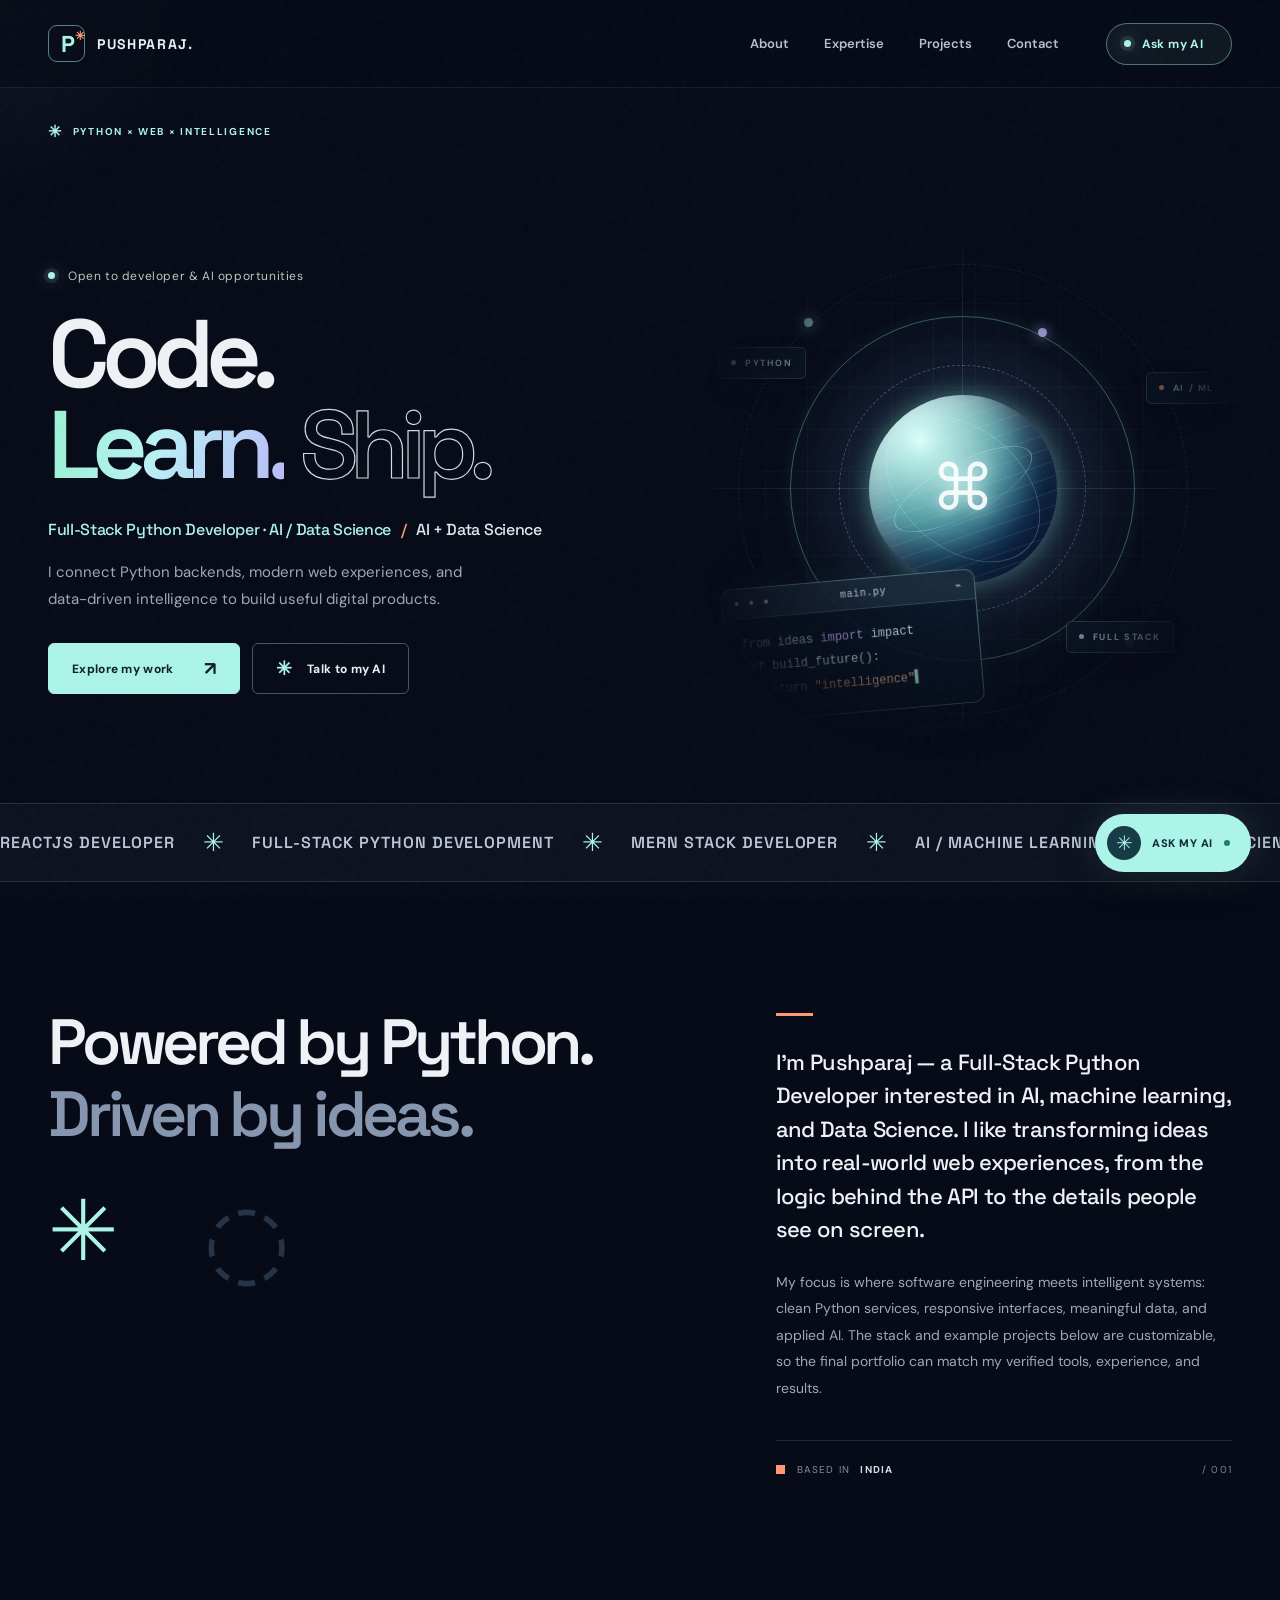
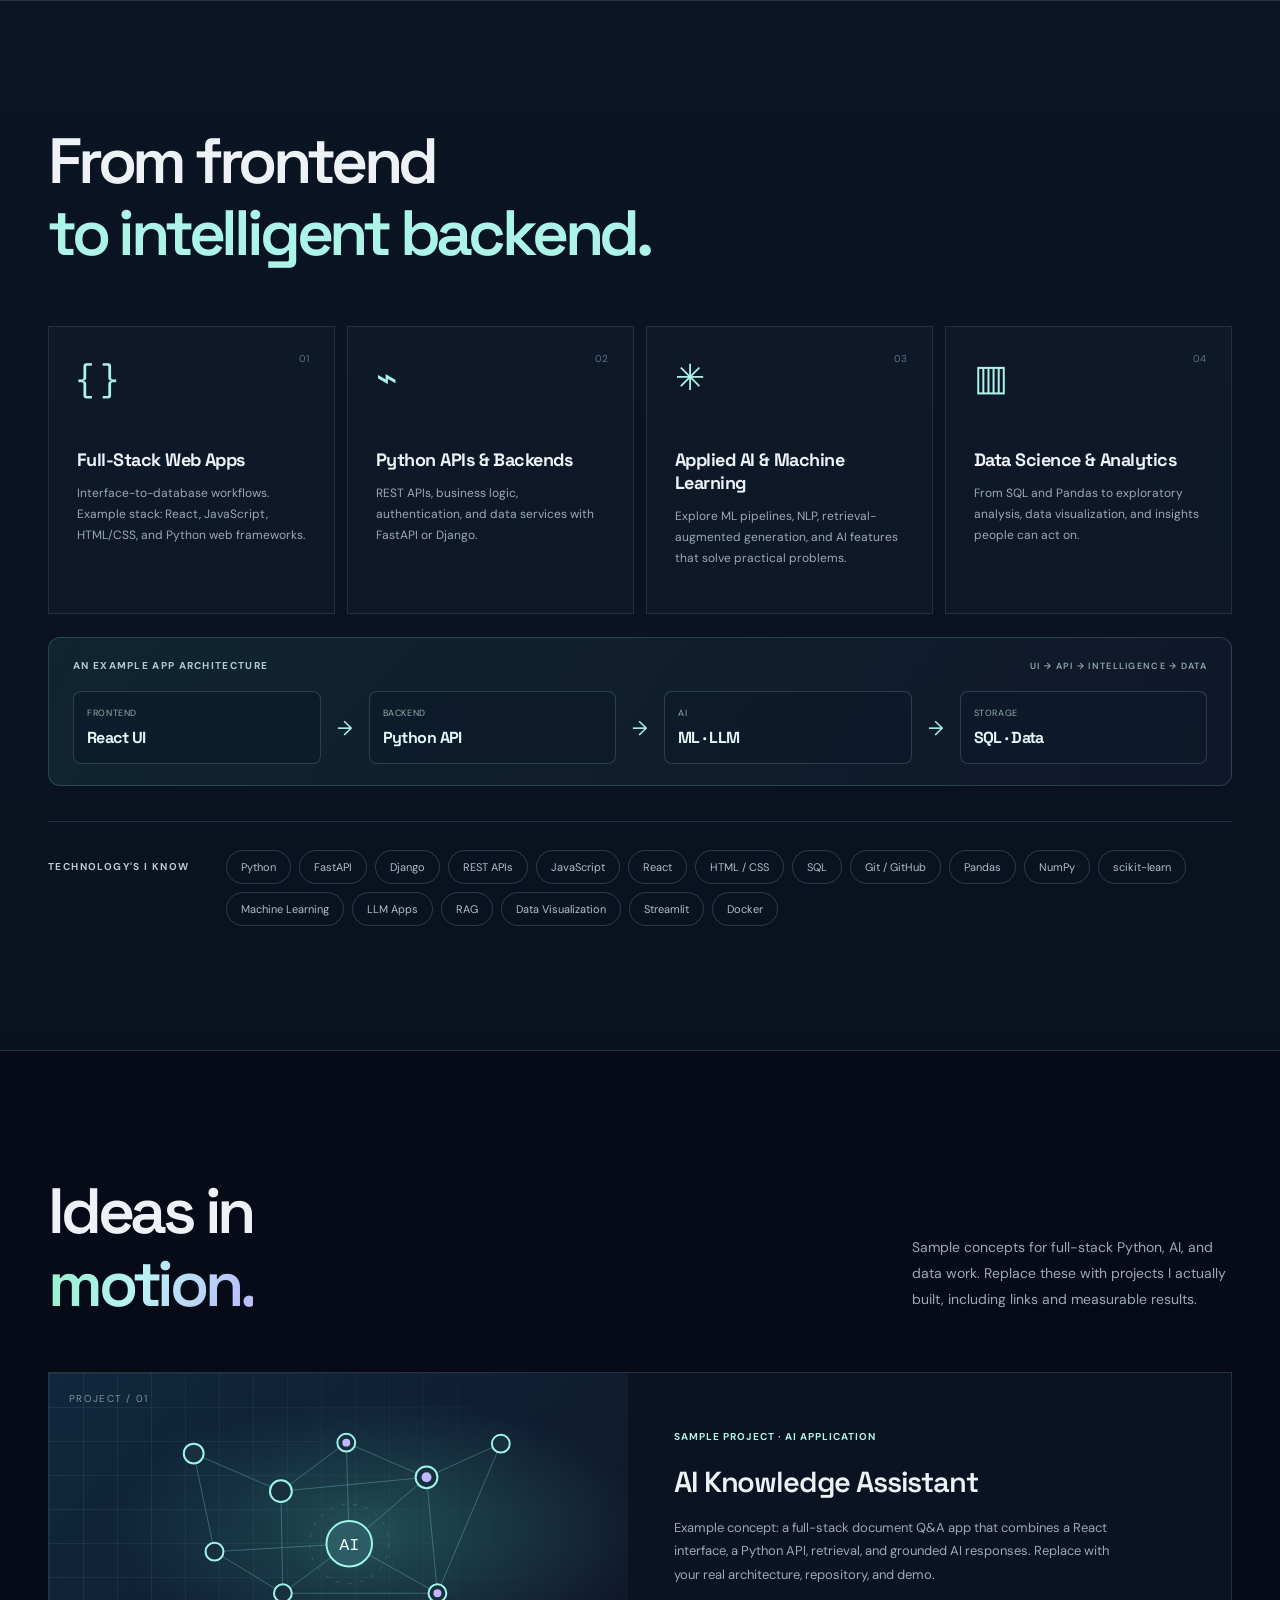
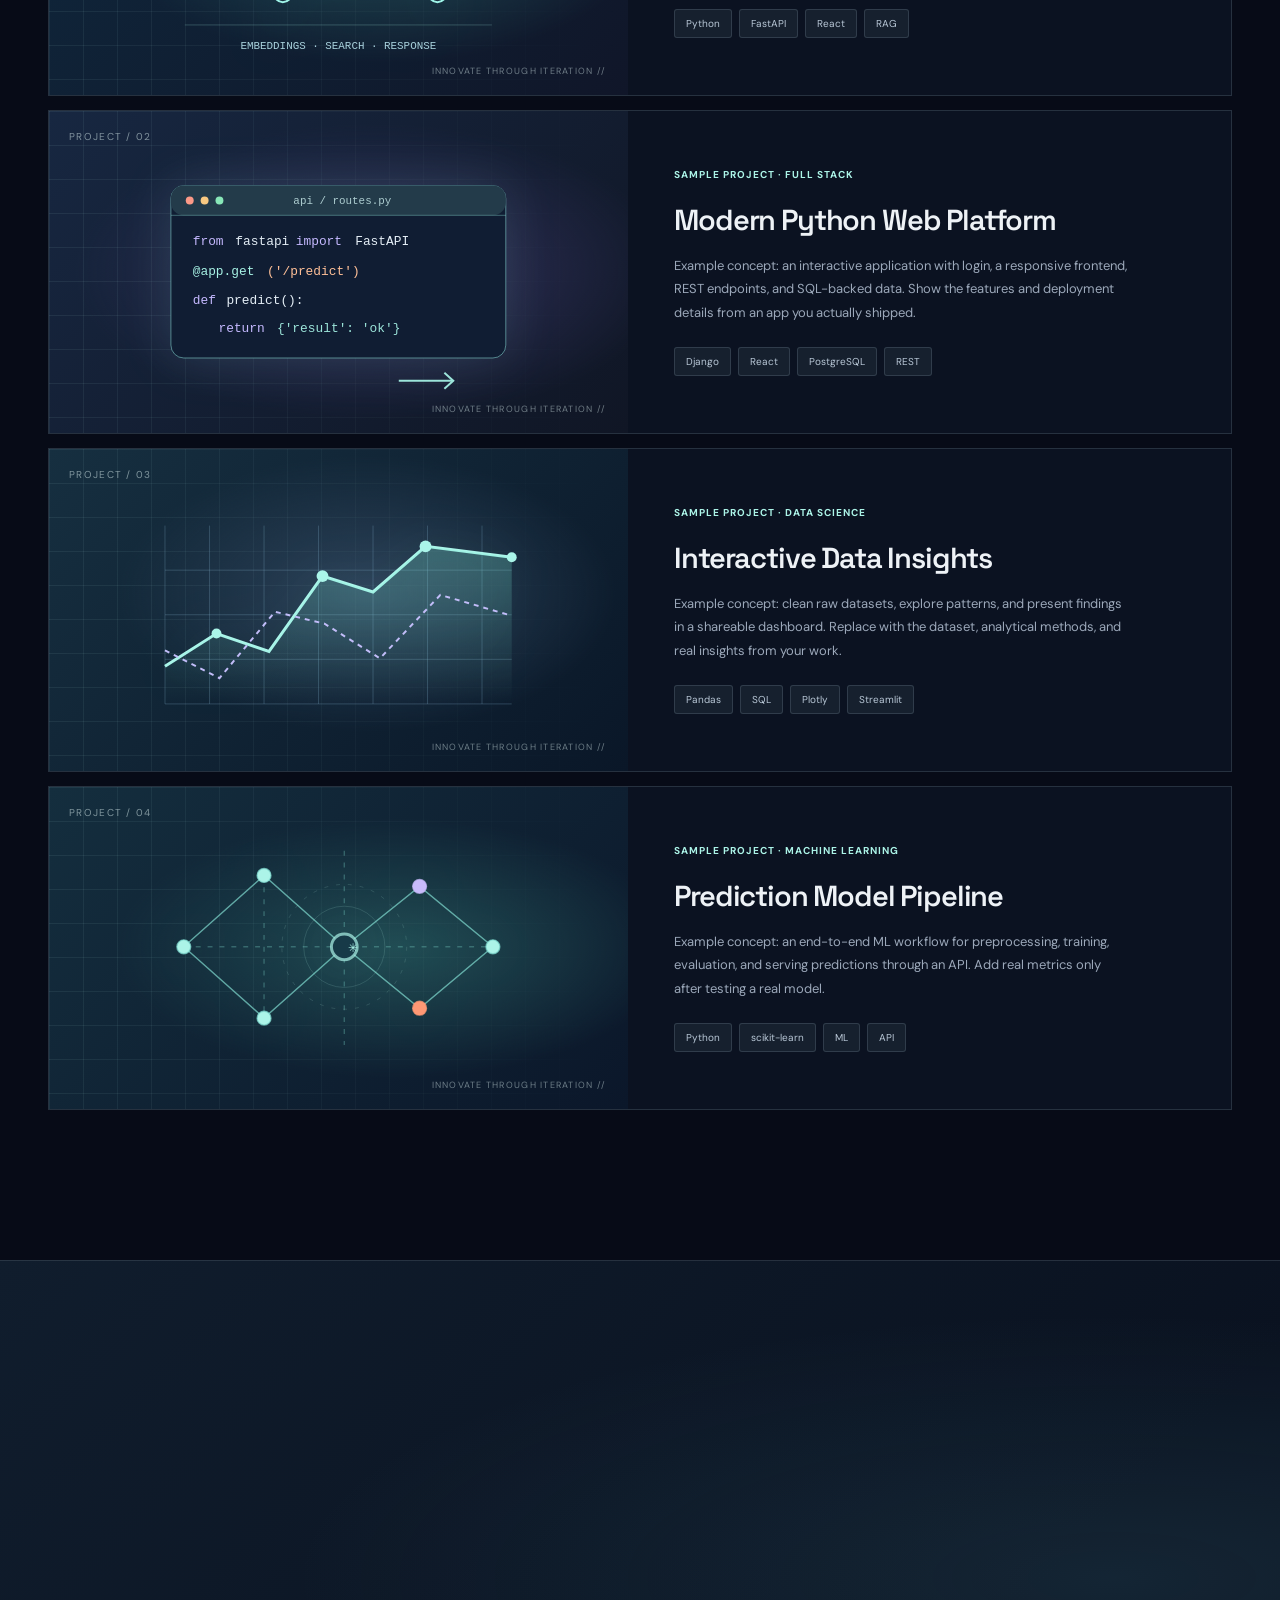
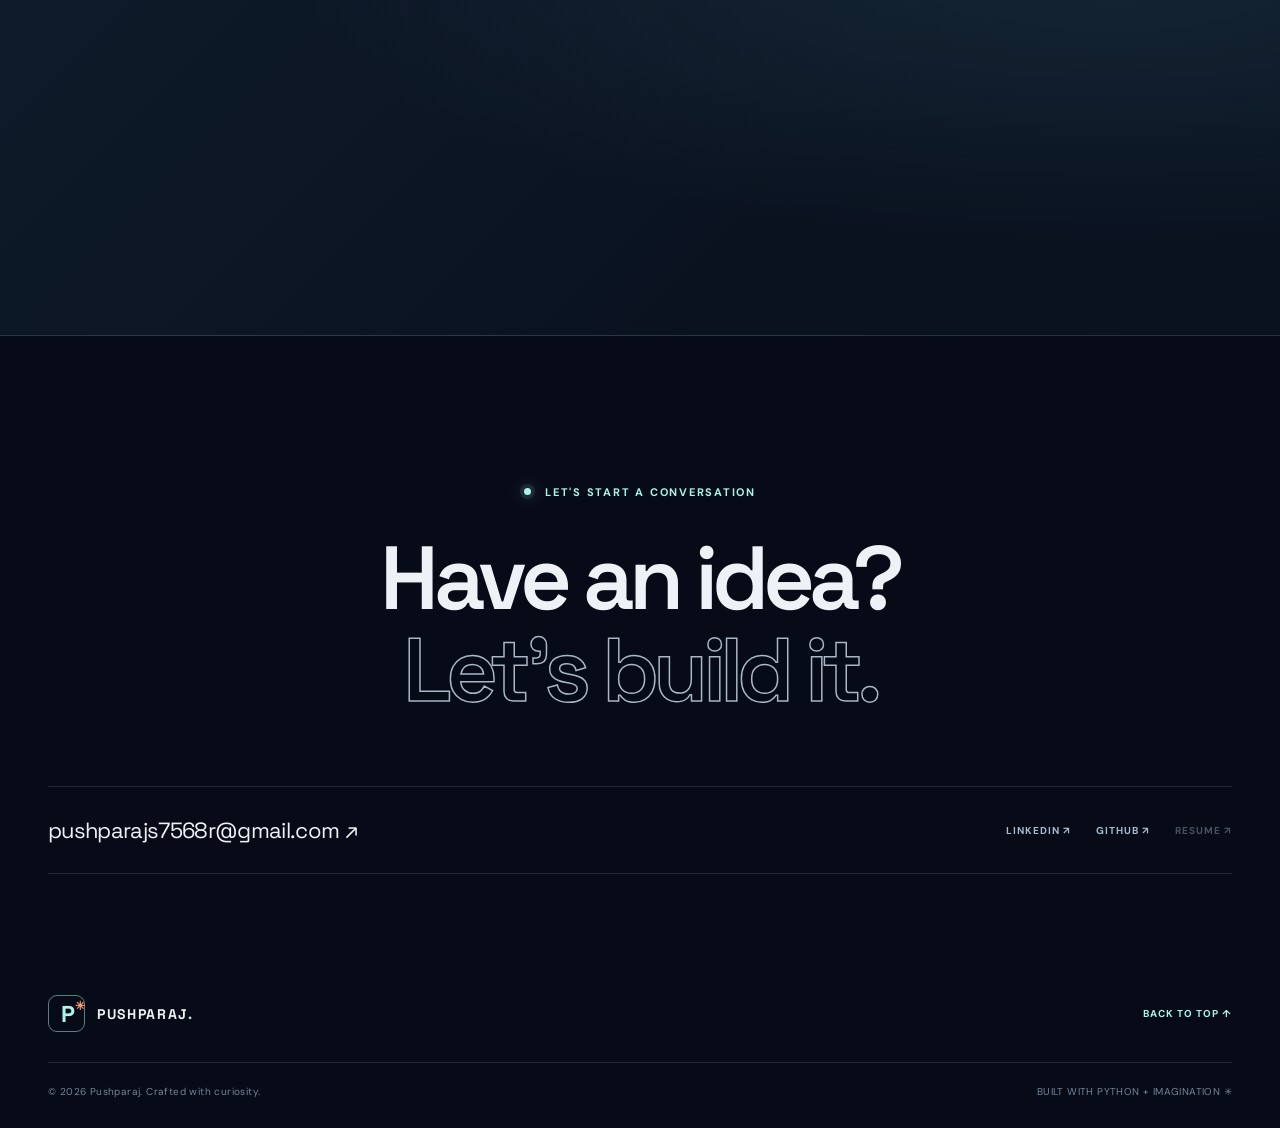
==== commit a722192c: "Updated project" ====
--- a/index.html
+++ b/index.html
@@ -78,7 +78,7 @@
           <div class="orbit-label label-three"><span class="label-point"></span> FULL STACK</div>
           <div class="axis axis-horizontal"></div>
           <div class="axis axis-vertical"></div>
-          <div class="art-corner art-corner-tl">[ DEV:001 ]</div>
+          <div class="art-corner art-corner-tl"></div>
           <div class="art-corner art-corner-br">PYTHON / ACTIVE</div>
           <div class="hero-terminal" aria-hidden="true">
             <div class="terminal-top"><span class="terminal-dots">● ● ●</span><span>main.py</span><span>⌁</span></div>
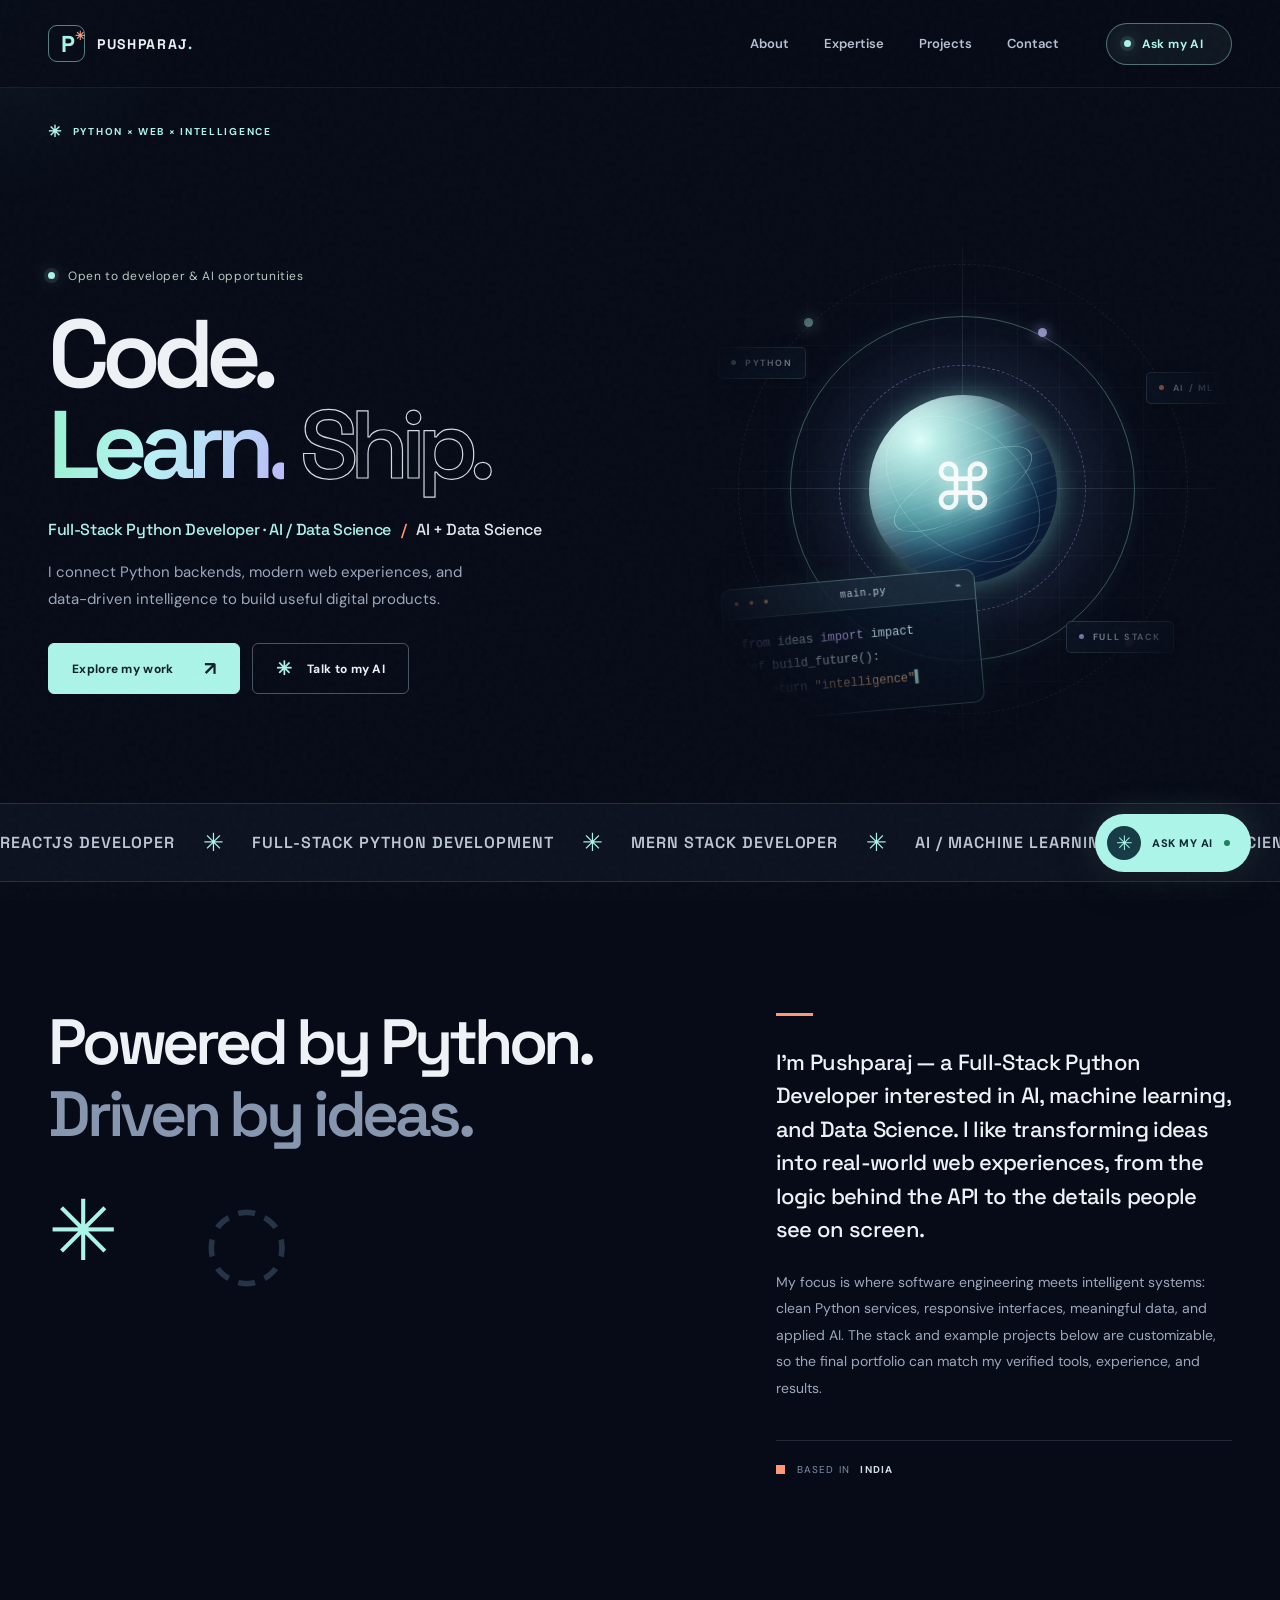
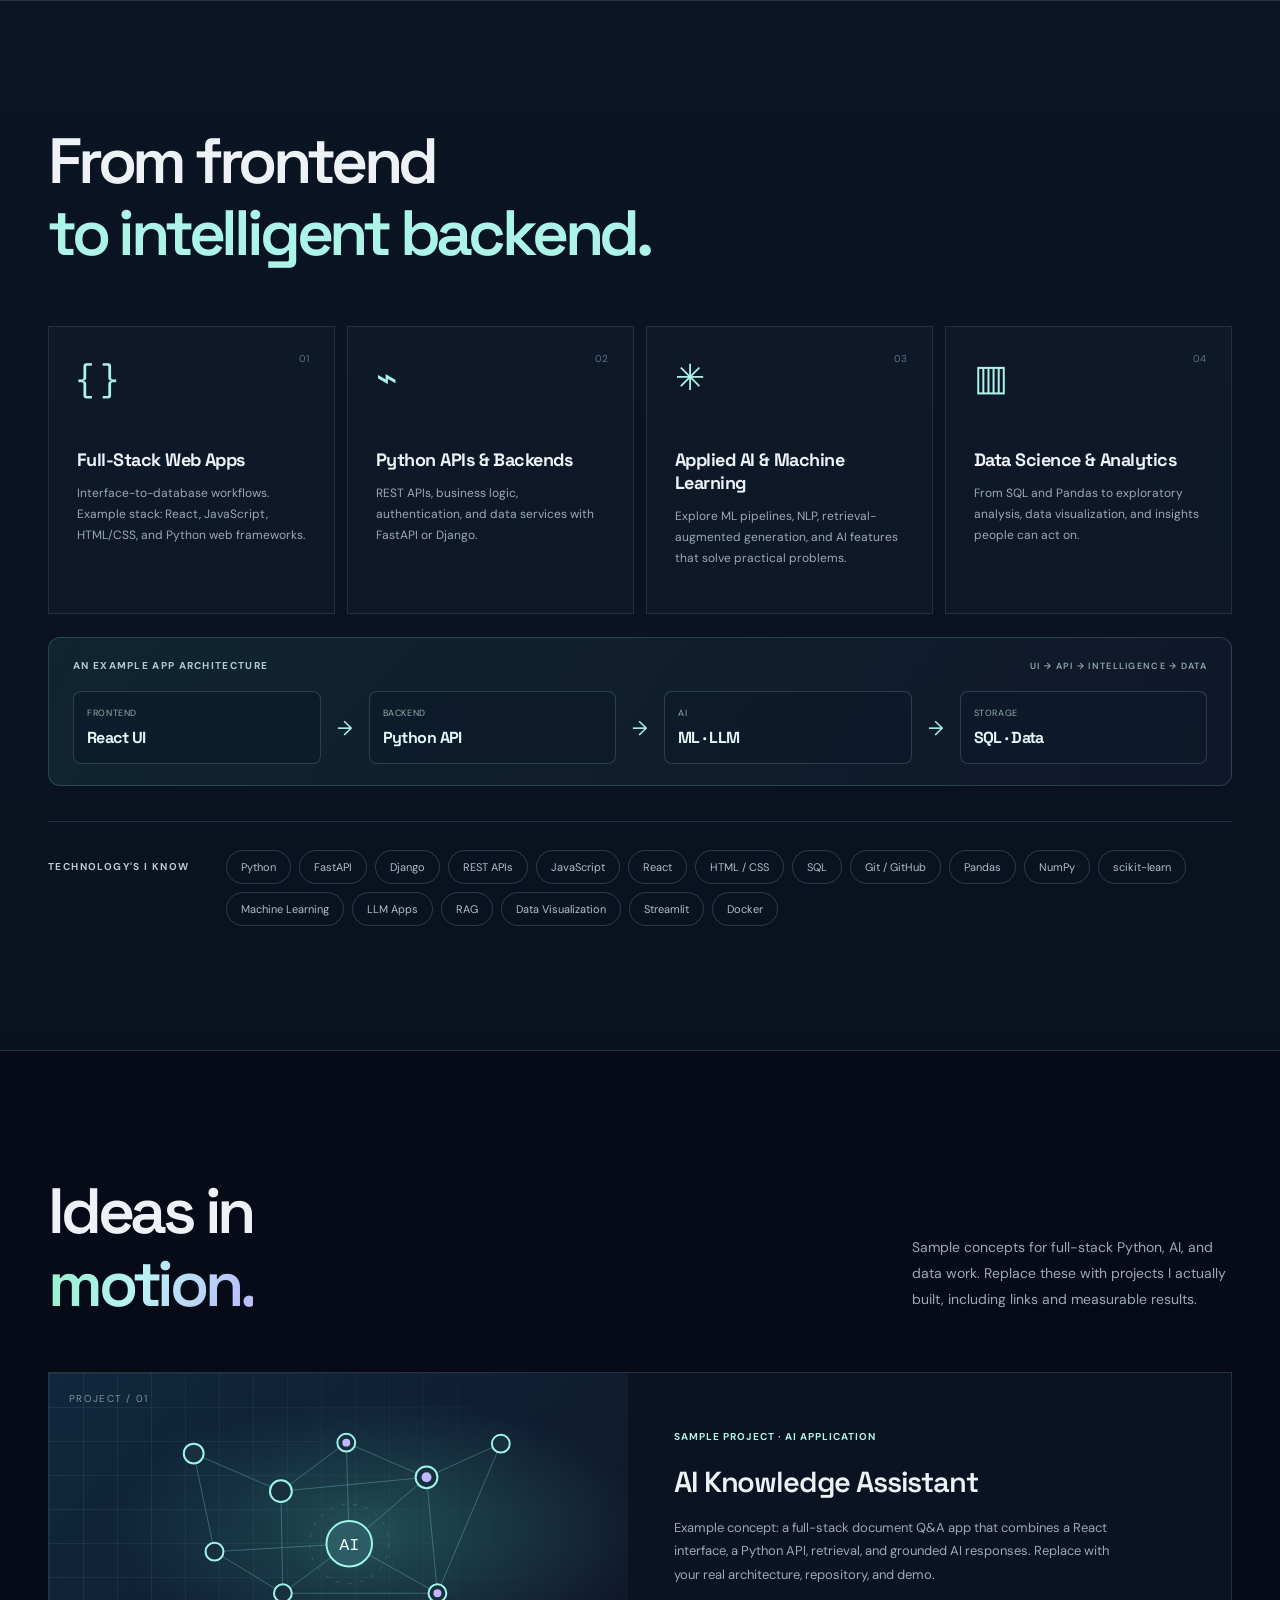
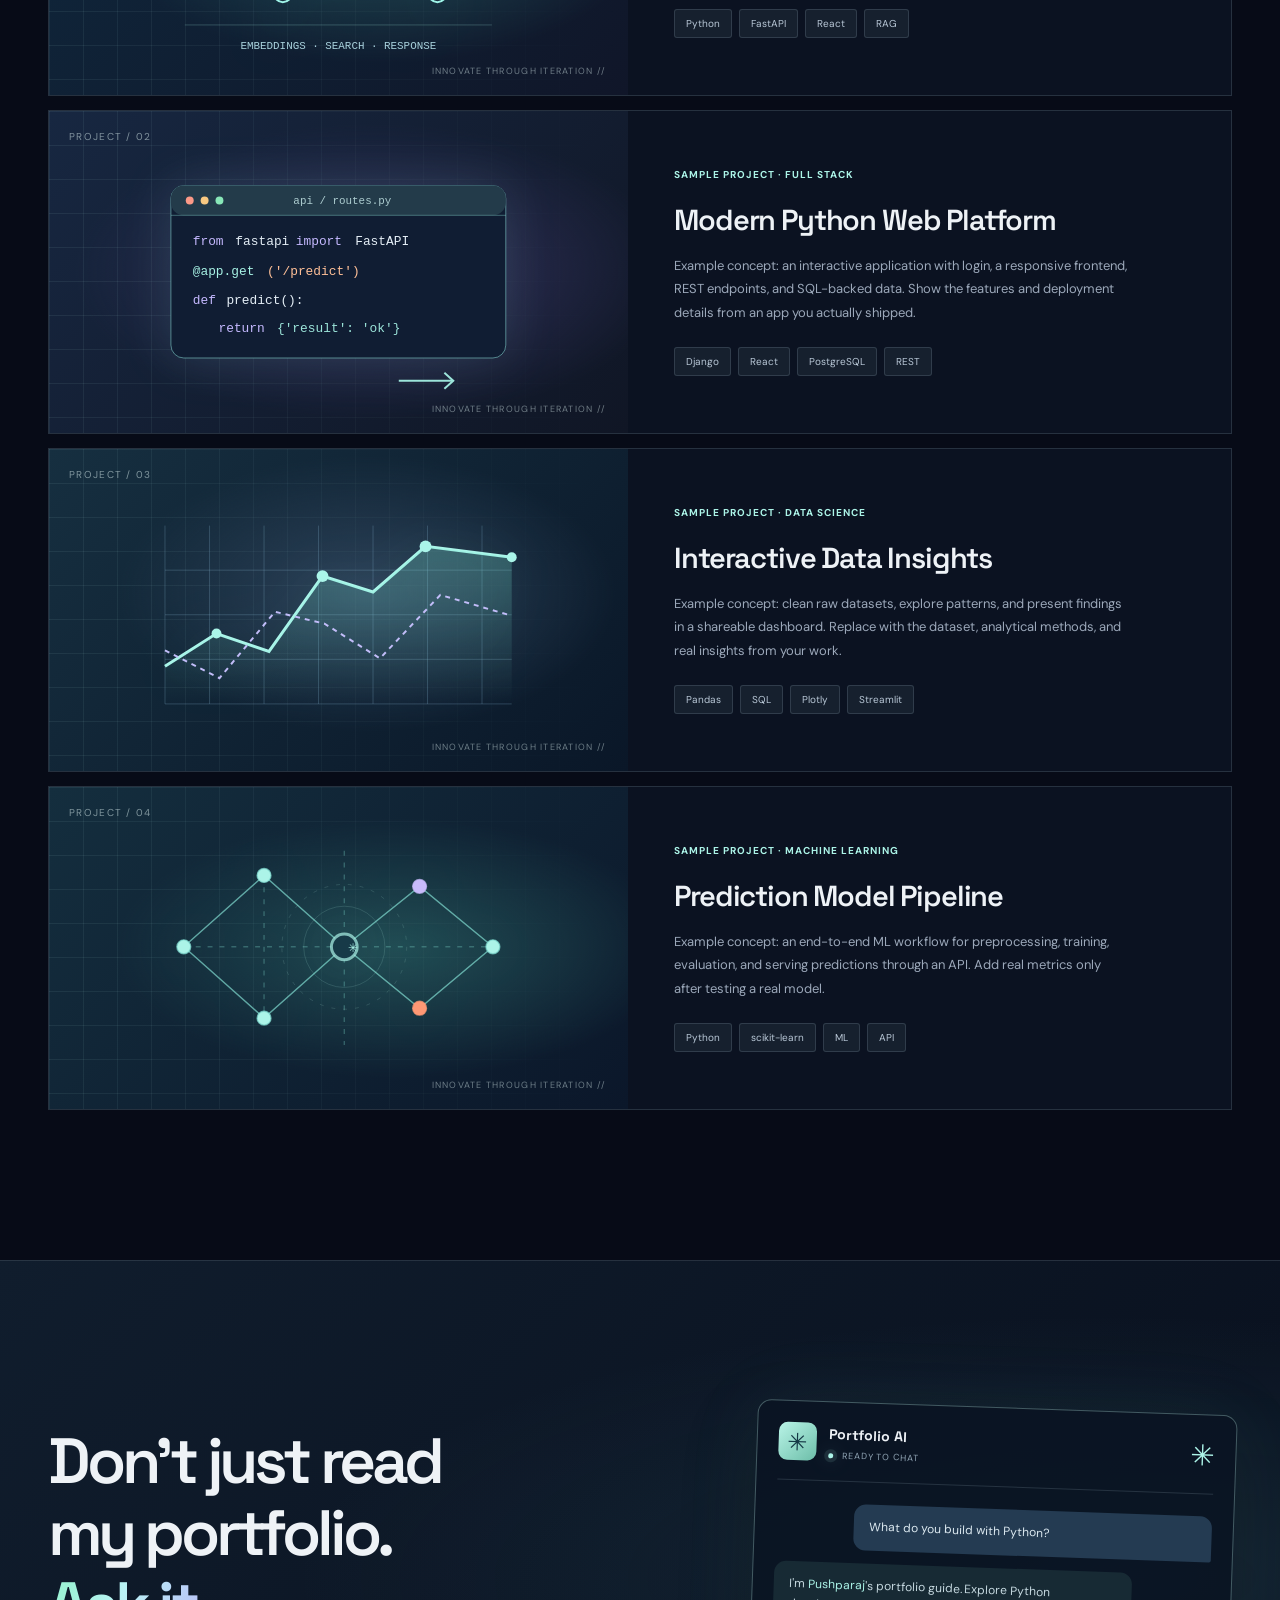
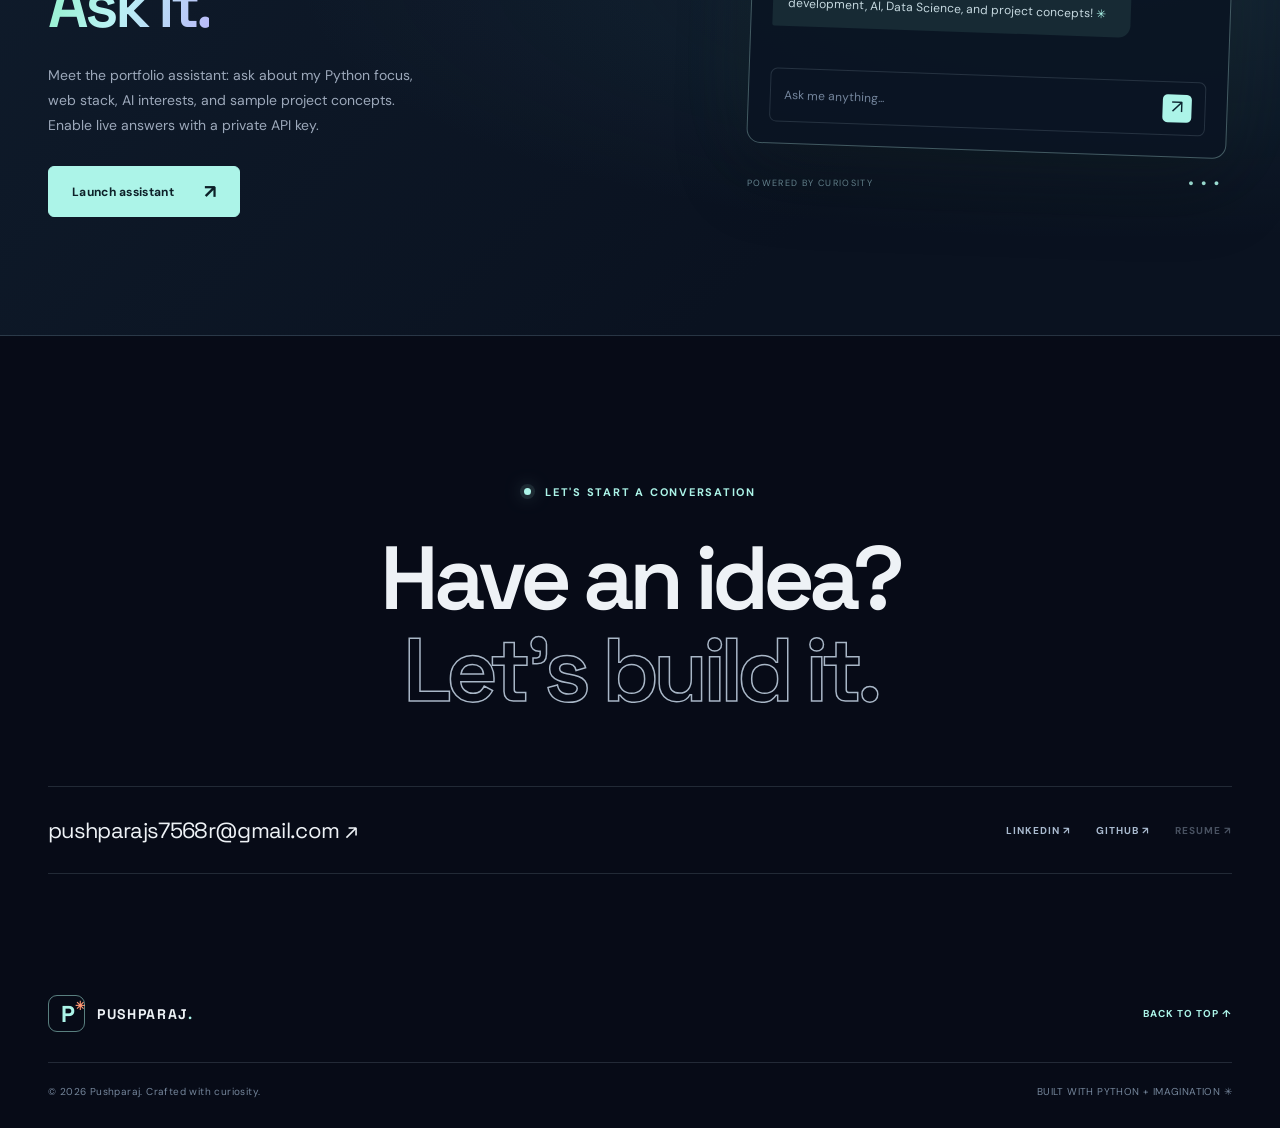
==== commit 3b6636a0: "Updated project" ====
--- a/index.html
+++ b/index.html
@@ -113,7 +113,7 @@
           <p id="about-body">My interests span backend systems, user interfaces, machine learning, and actionable data.
           </p>
           <div class="about-location"><span class="status-square"></span><span>BASED IN <strong
-                id="location">INDIA</strong></span><span class="about-id">/ 001</span></div>
+                id="location">INDIA</strong></span></div>
         </div>
       </div>
     </section>
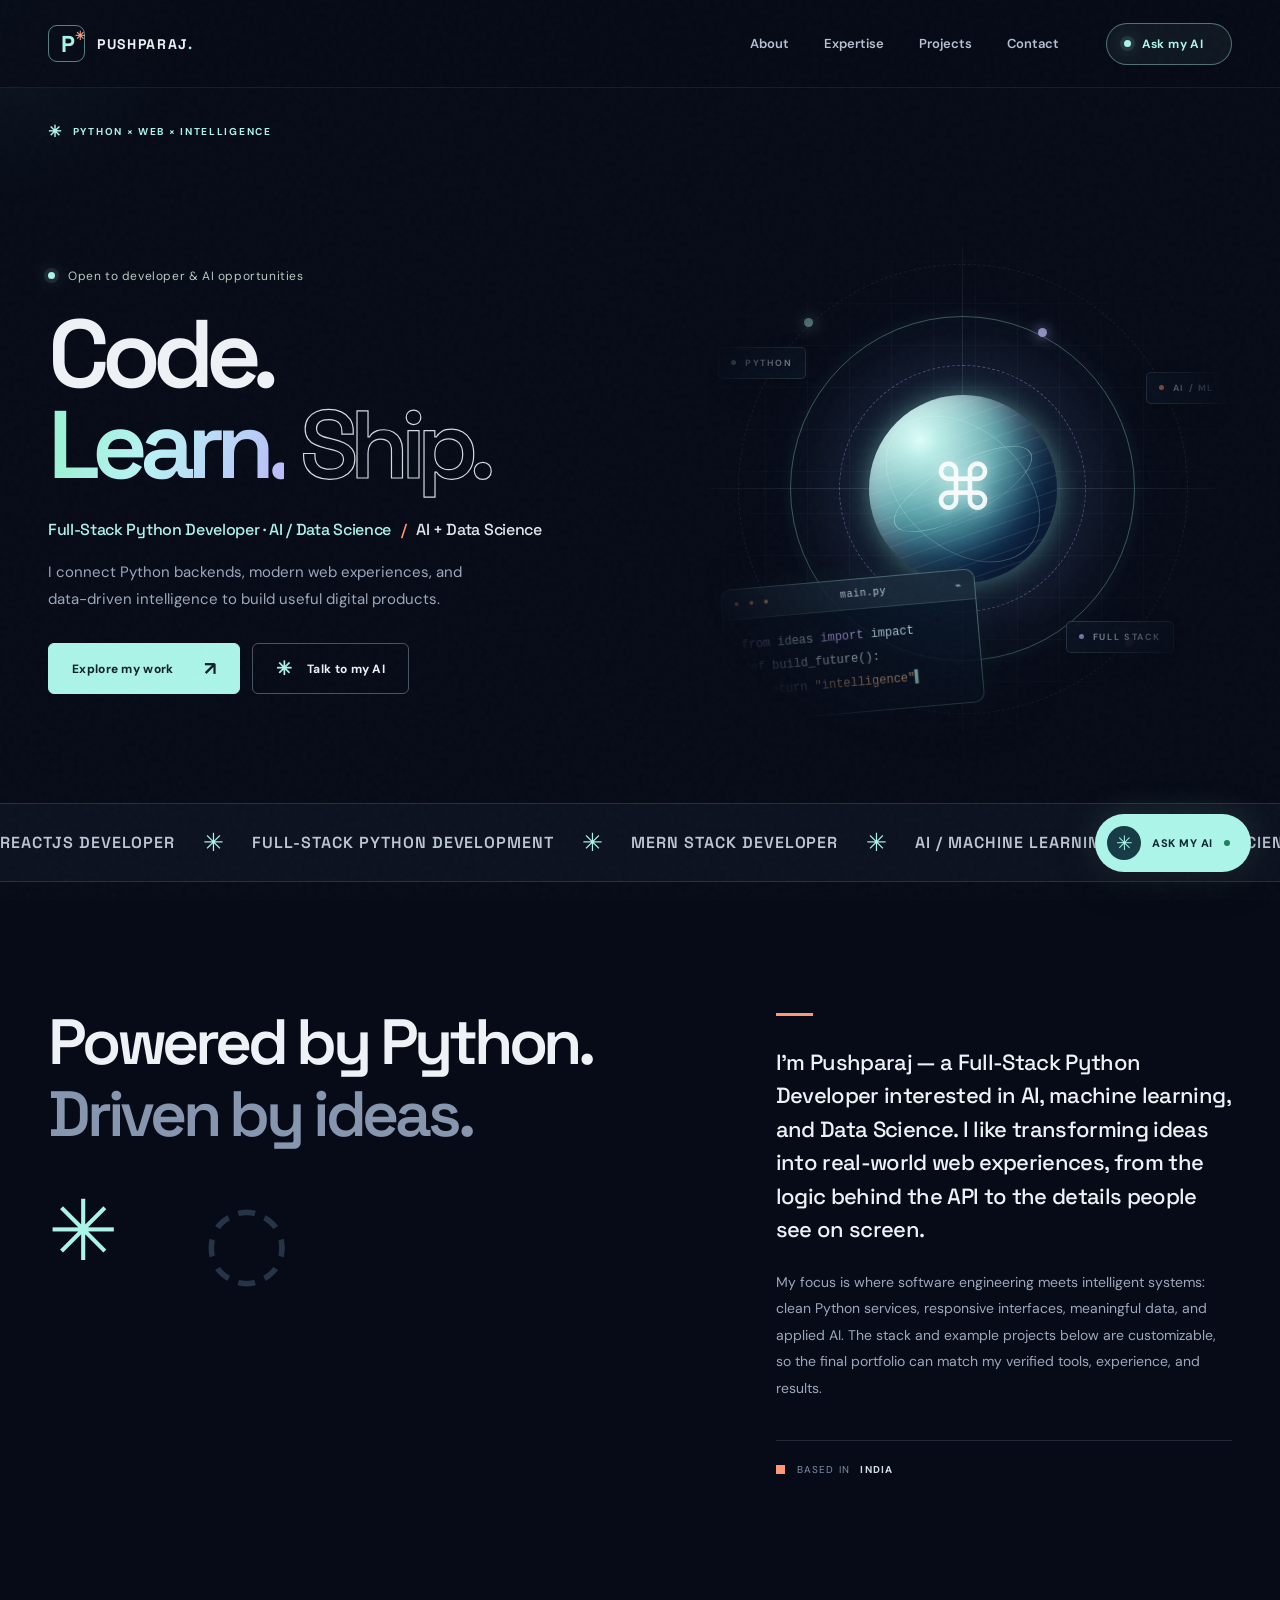
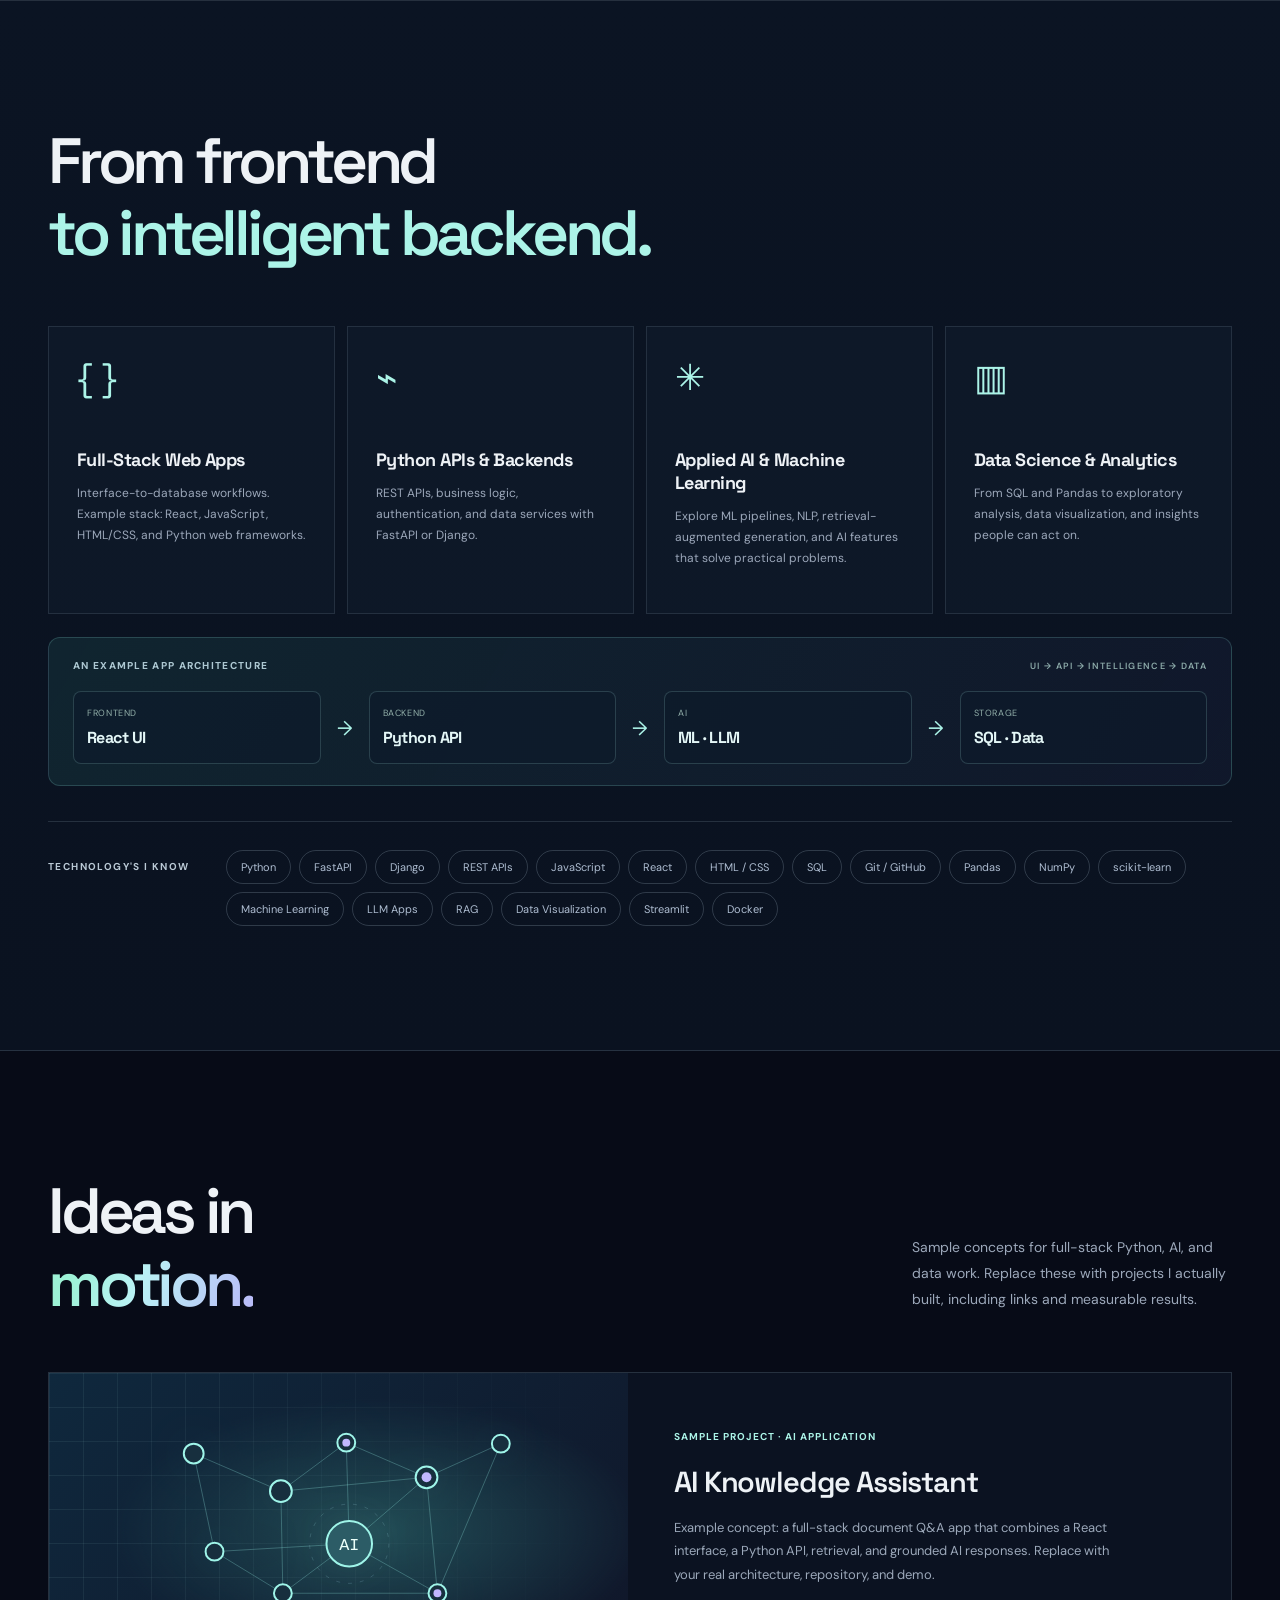
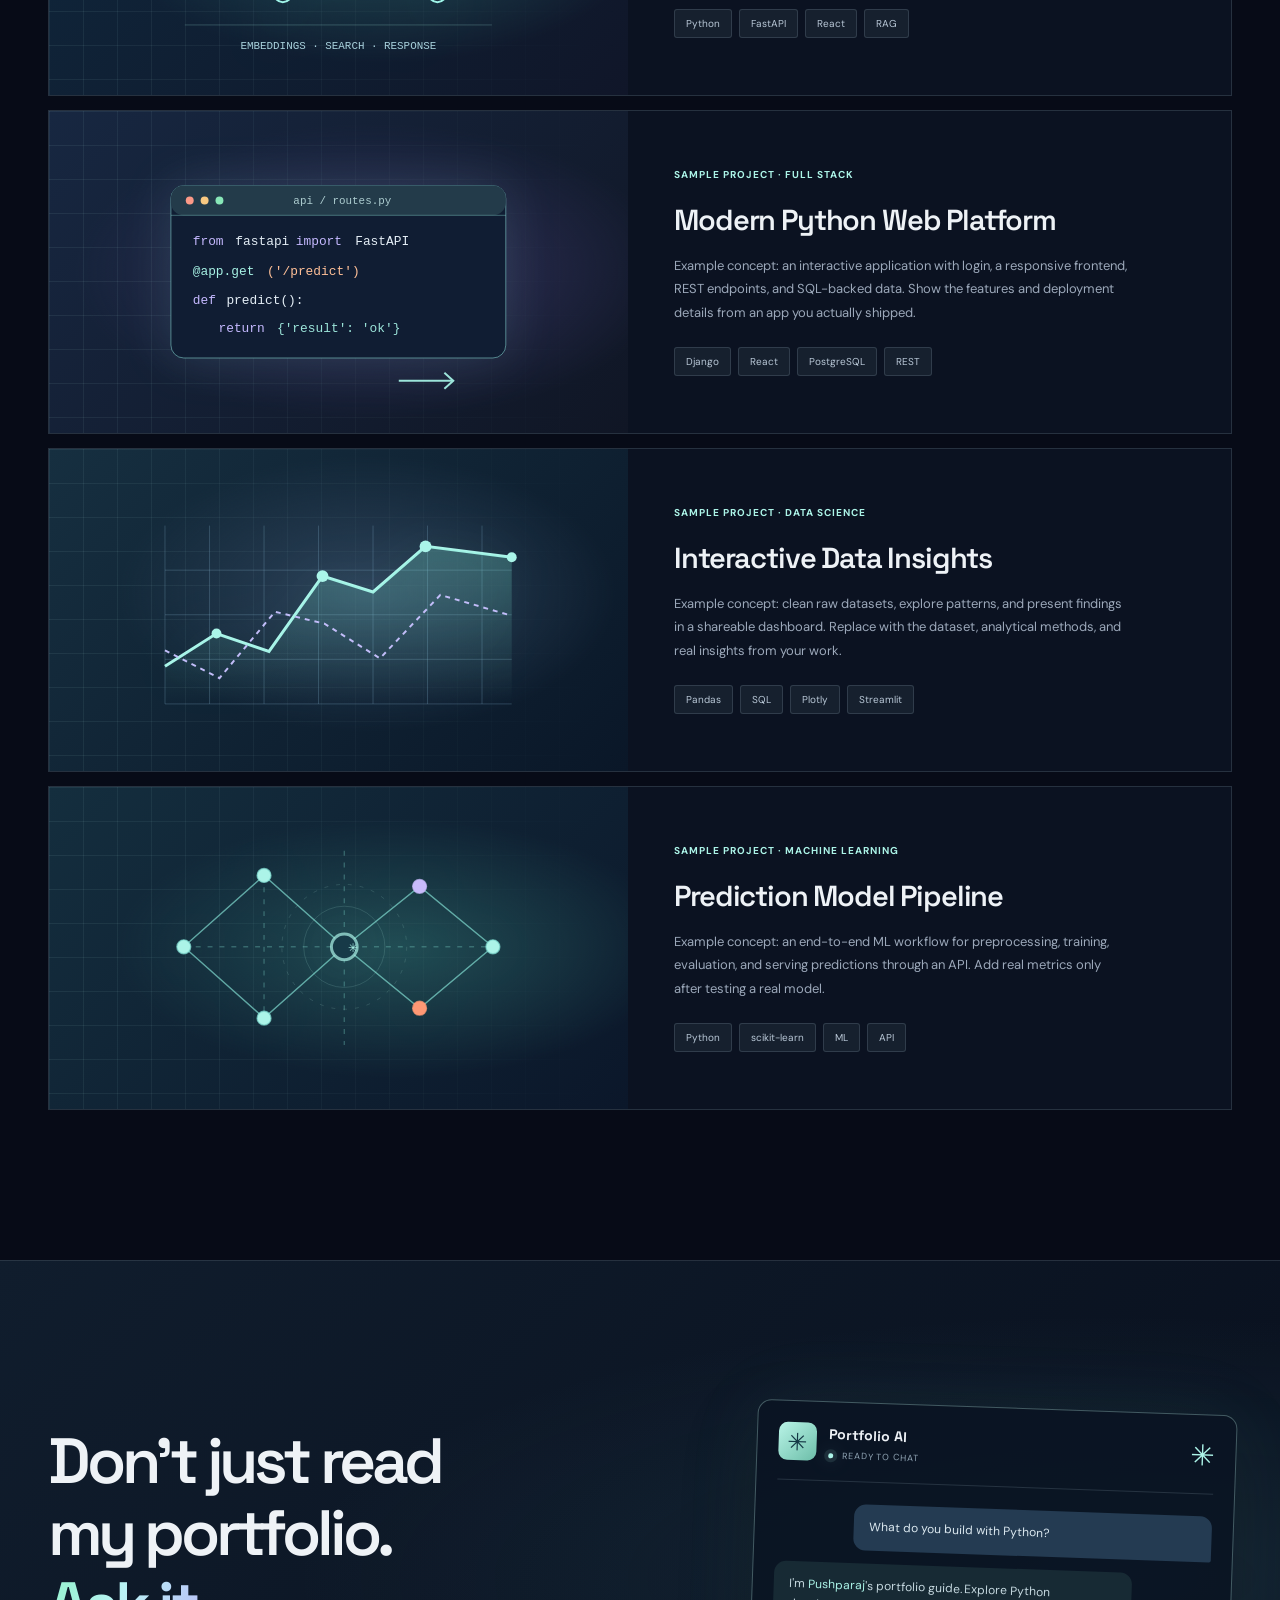
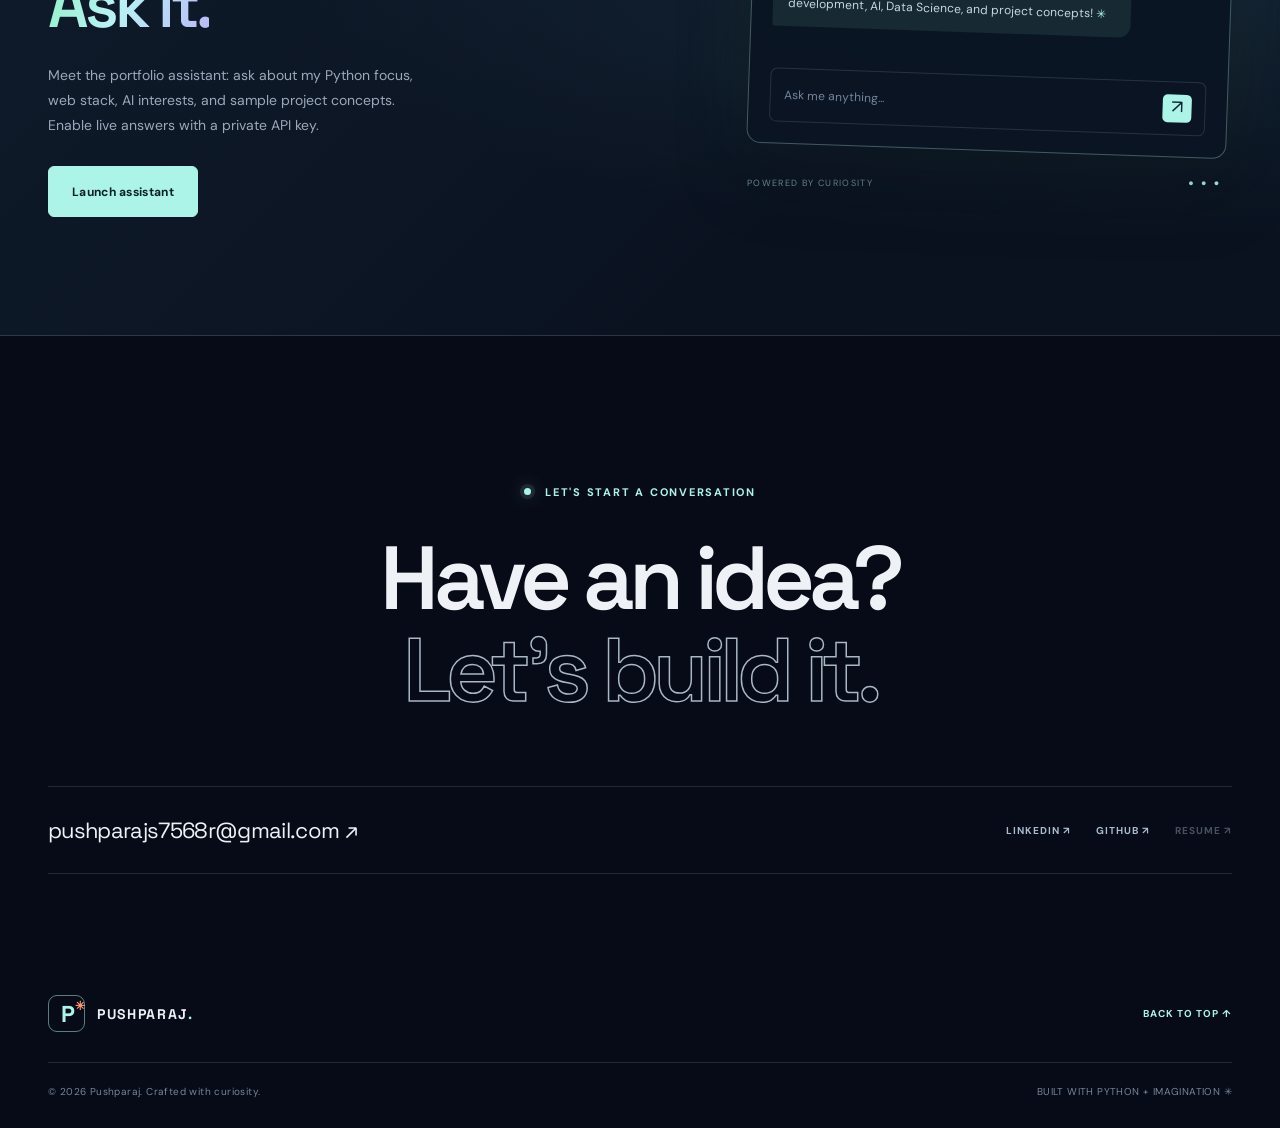
==== commit 8c94aa65: "Removed ↗ from don't just read section" ====
--- a/index.html
+++ b/index.html
@@ -156,7 +156,7 @@
           <h2 id="feature-title">Don't just read<br>my portfolio.<br><span class="text-gradient">Ask it.</span></h2>
           <p>Meet the portfolio assistant: ask about my Python focus, web stack, AI interests, and sample project
             concepts. Enable live answers with a private API key.</p><button class="button button-primary" type="button"
-            id="feature-ai">Launch assistant <span>↗</span></button>
+            id="feature-ai">Launch assistant </button>
         </div>
         <div class="ai-feature-right reveal">
           <div class="chat-preview">
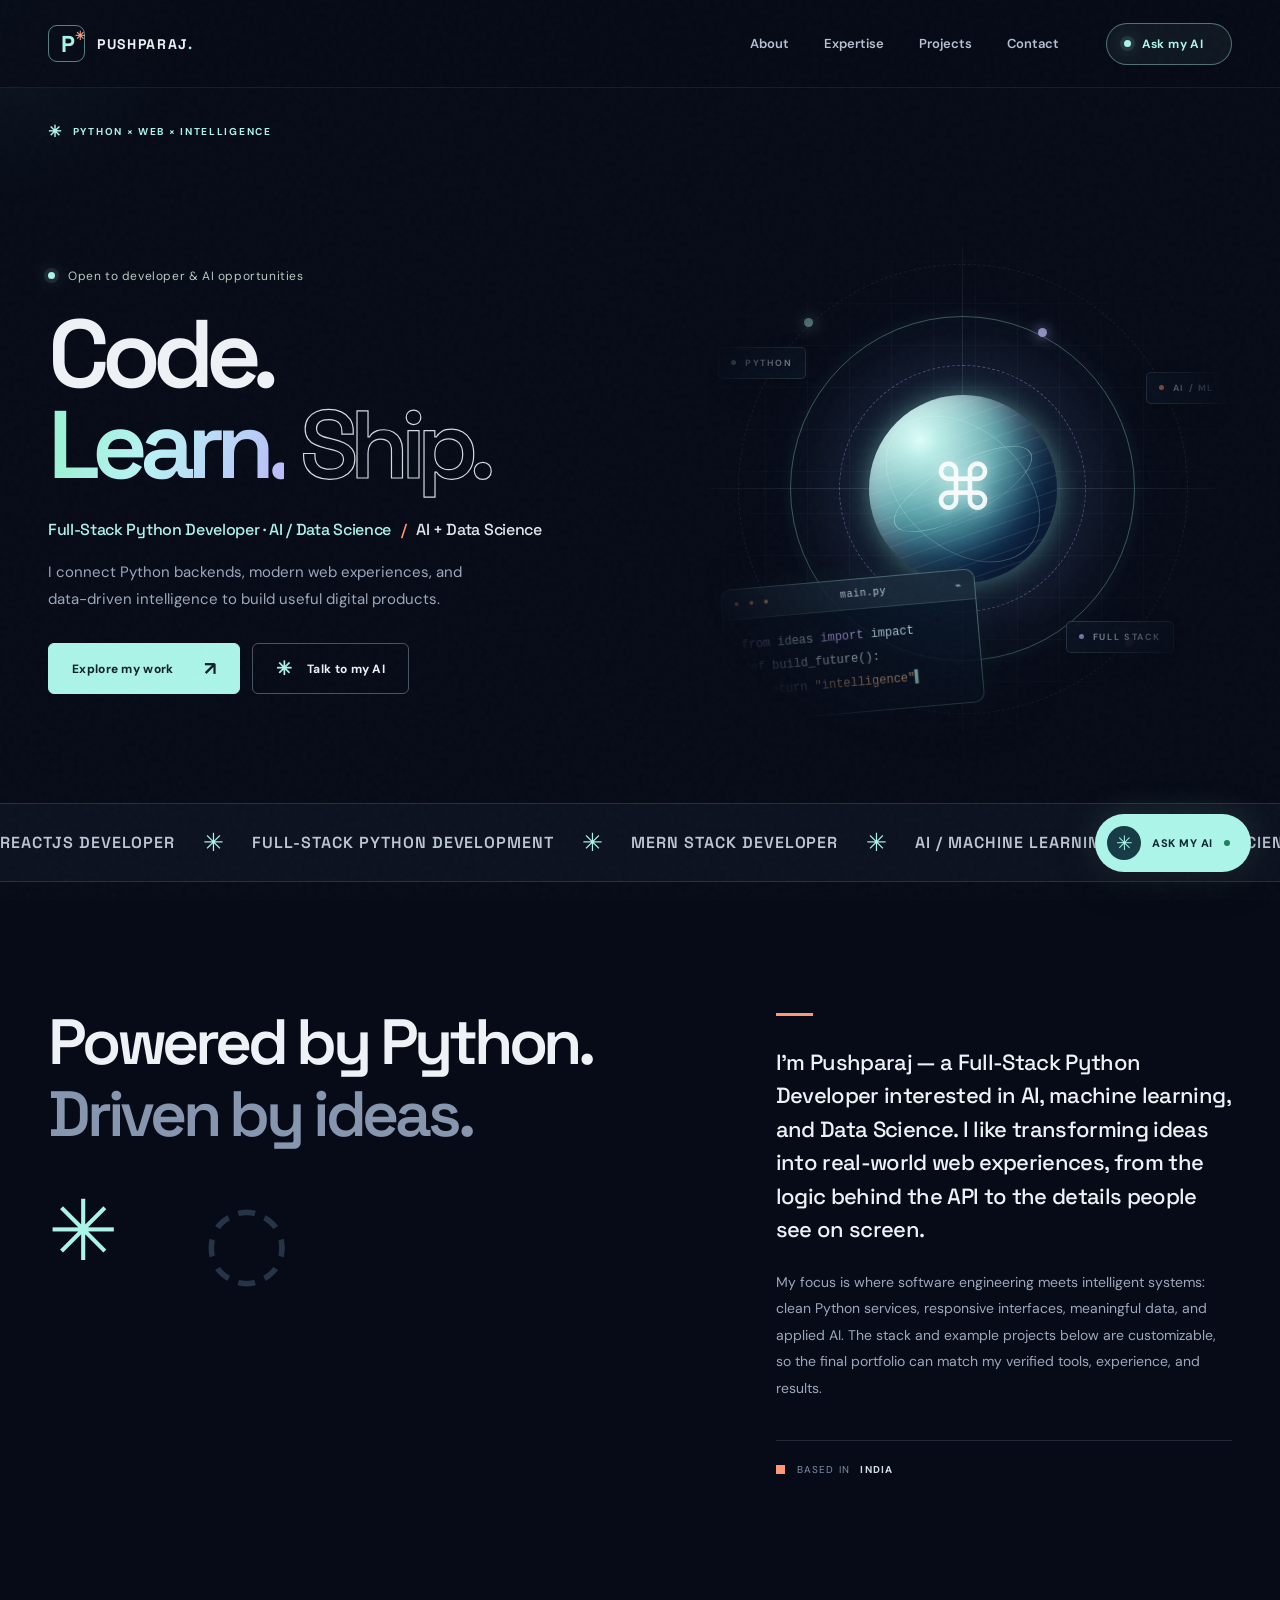
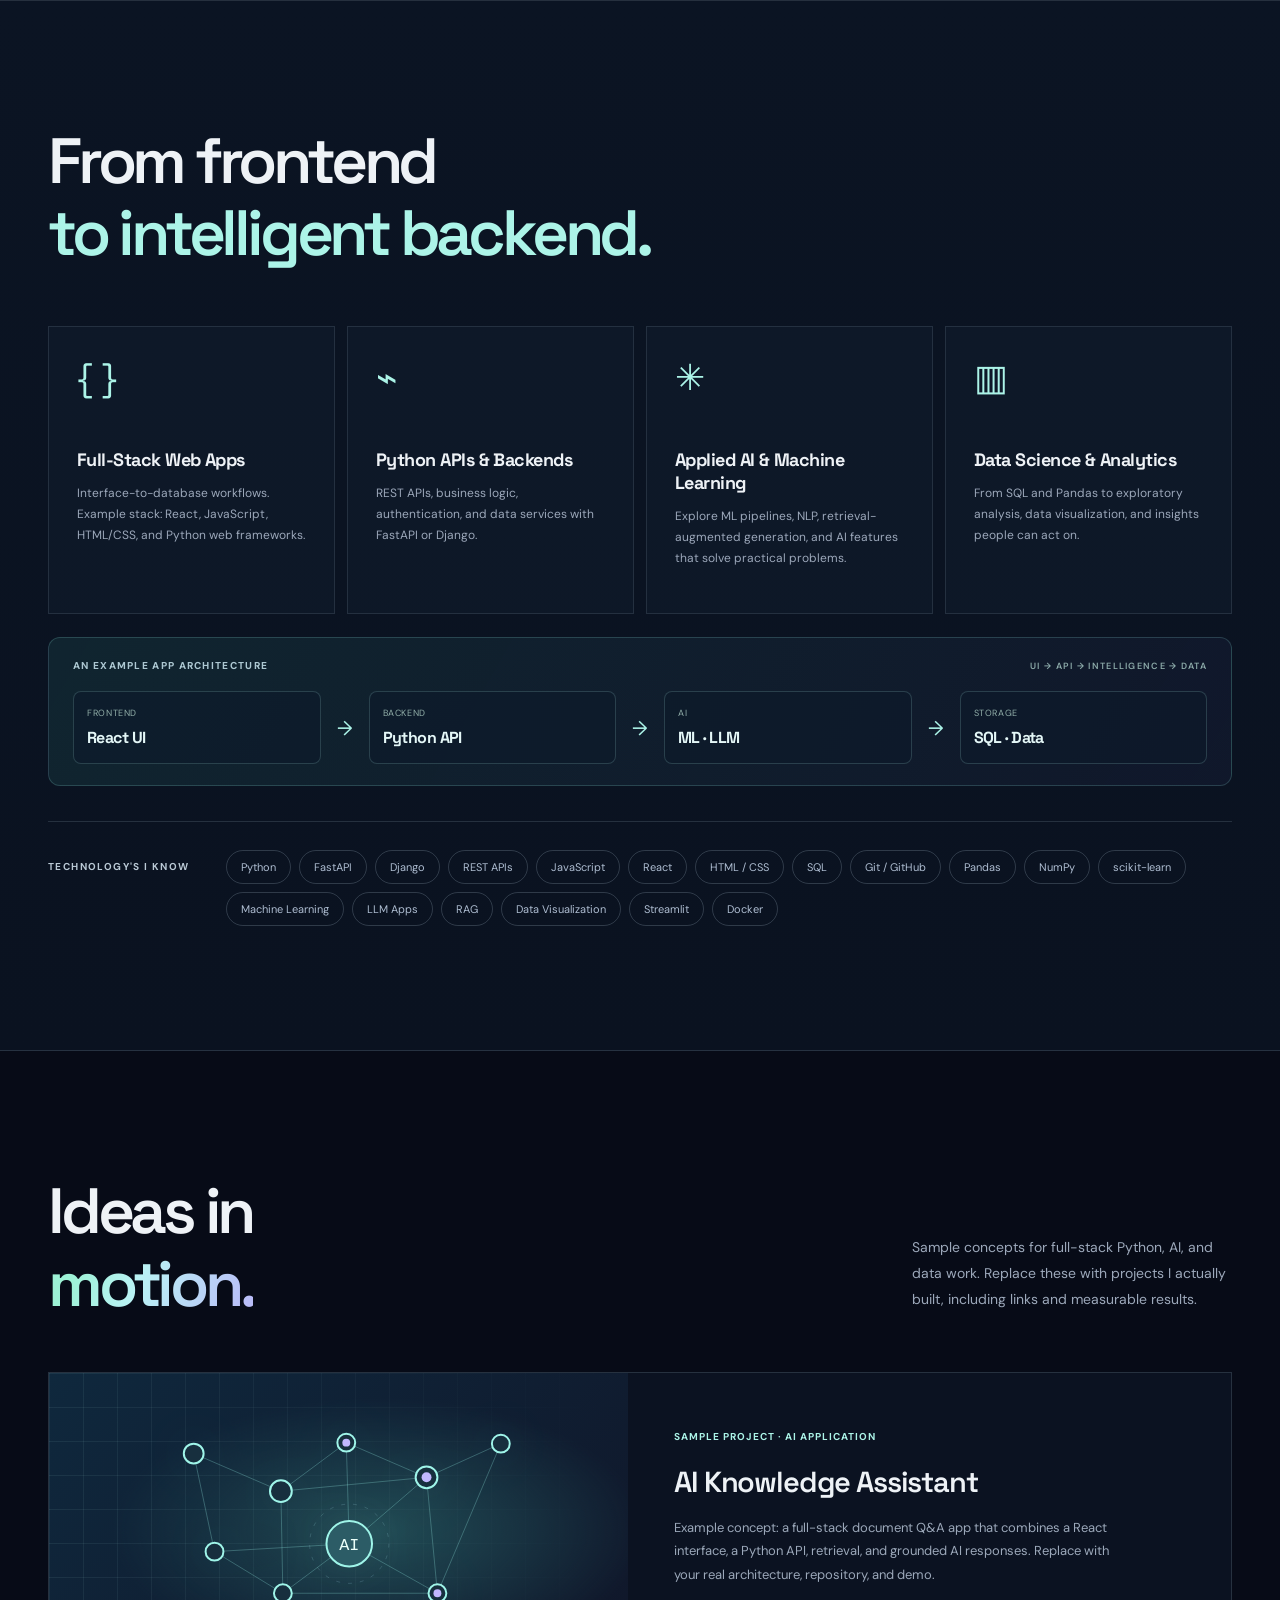
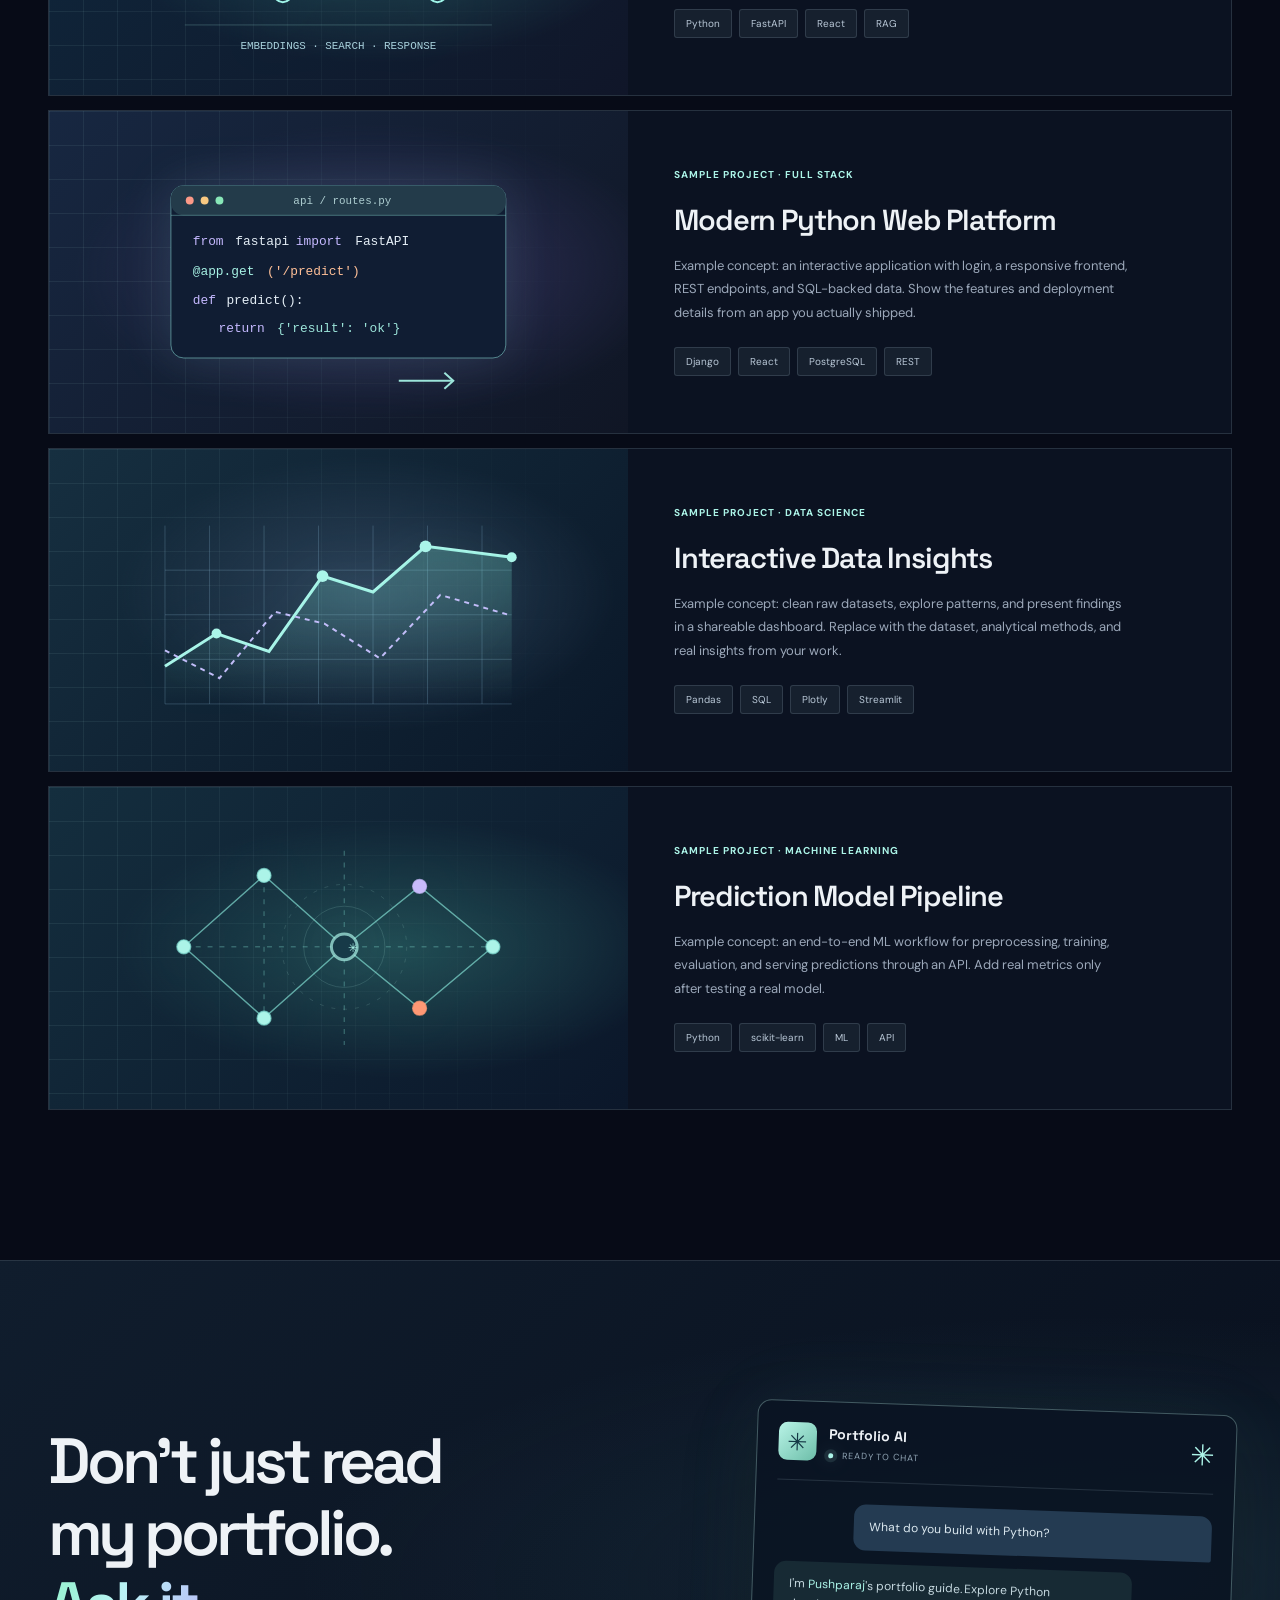
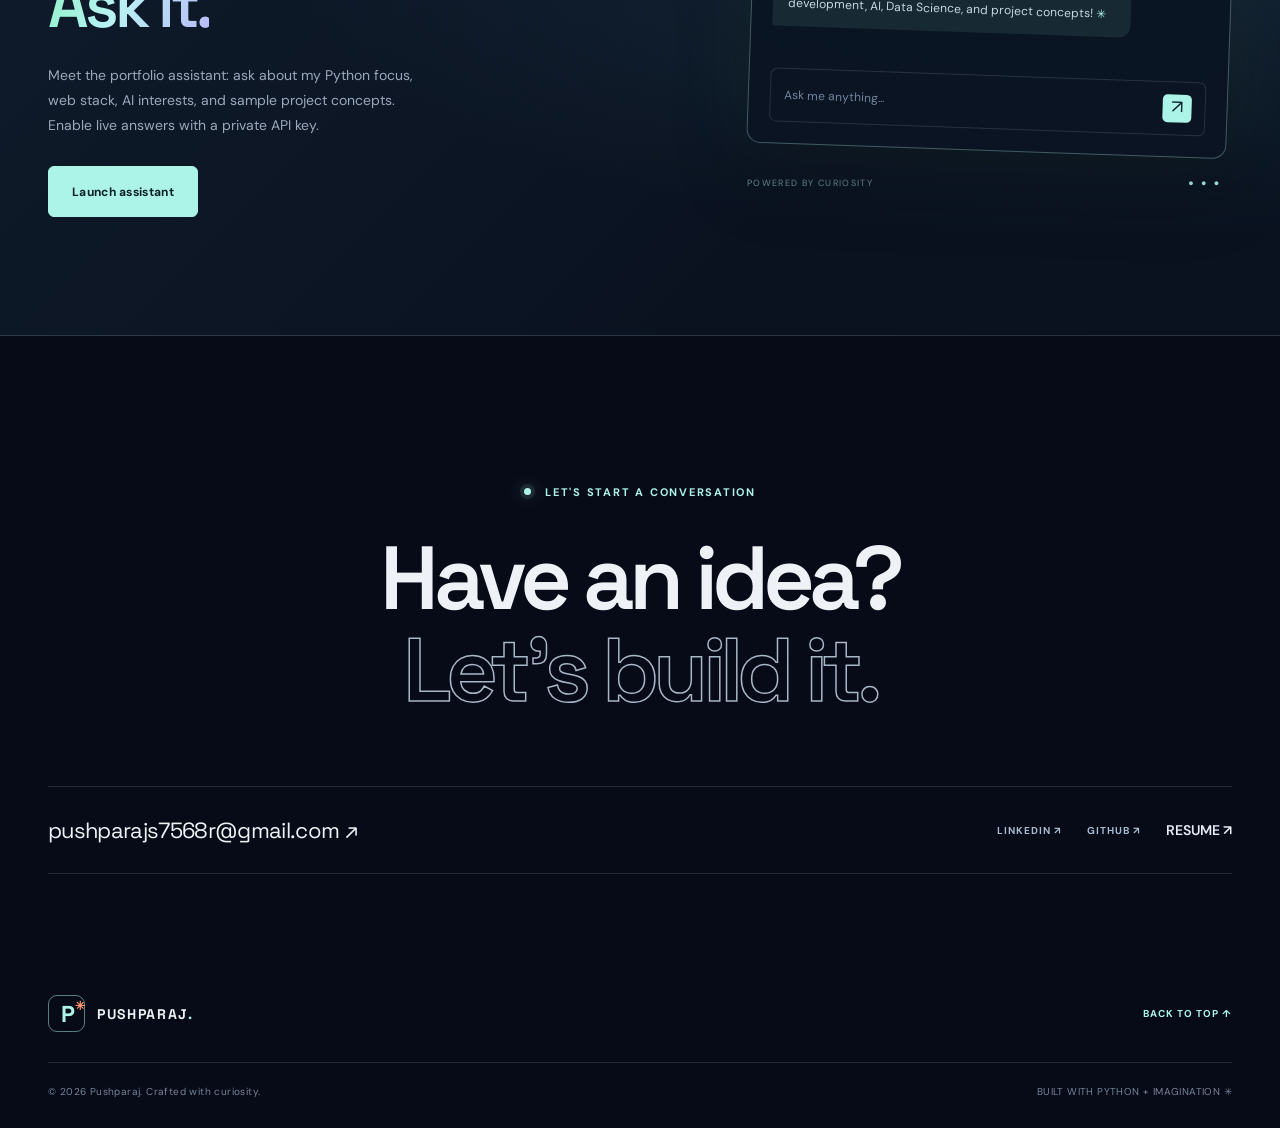
==== commit b9af3e95: "Add resume view and download dropdown" ====
--- a/index.html
+++ b/index.html
@@ -4,7 +4,7 @@
 <head>
   <meta charset="utf-8">
   <meta name="viewport" content="width=device-width, initial-scale=1">
-  <meta name="theme-color" content="#060b18"/>
+  <meta name="theme-color" content="#060b18" />
   <meta name="description"
     content="Pushparaj Abhijeet Supekar · Full-Stack Python Developer focused on AI & Data Science. Explore example projects, technology stack, and an interactive portfolio assistant.">
   <title>Pushparaj | Full-Stack Python Developer + AI & Data Science</title>
@@ -14,8 +14,7 @@
   <link
     href="https://fonts.googleapis.com/css2?family=DM+Sans:wght@400;500;600;700&family=Space+Grotesk:wght@400;500;600;700&display=swap"
     rel="stylesheet">
-  <link rel="stylesheet"
-  href="https://cdnjs.cloudflare.com/ajax/libs/font-awesome/6.7.2/css/all.min.css">
+  <link rel="stylesheet" href="https://cdnjs.cloudflare.com/ajax/libs/font-awesome/6.7.2/css/all.min.css">
   <link rel="stylesheet" href="styles.css">
   <script src="app.js" defer></script>
 </head>
@@ -89,7 +88,7 @@
           </div>
         </div>
       </div>
-     
+
     </section>
 
     <div class="marquee-wrap" aria-hidden="true">
@@ -97,11 +96,12 @@
         <b>✳</b><span>FULL-STACK PYTHON DEVELOPMENT</span>
         <b>✳</b><span>MERN STACK DEVELOPER</span>
         <b>✳</b><span>AI / MACHINE LEARNING</span>
-        <b>✳</b><span>DATA SCIENCE</span><b>✳</b></div>
-    </div>
-<!-- About me section -->
+        <b>✳</b><span>DATA SCIENCE</span><b>✳</b>
+      </div>
+    </div>
+    <!-- About me section -->
     <section class="section about-section shell" id="about" aria-labelledby="about-title">
-      
+
       <div class="about-grid">
         <div class="about-title-block reveal">
           <h2 id="about-title">Powered by Python.<br><span>Driven by ideas.</span></h2>
@@ -117,7 +117,7 @@
         </div>
       </div>
     </section>
-<!-- WHAT I DO SECTION -->
+    <!-- WHAT I DO SECTION -->
     <section class="section expertise-section" id="expertise" aria-labelledby="expertise-title">
       <div class="shell">
         <div class="expertise-head reveal">
@@ -139,7 +139,7 @@
         </div>
       </div>
     </section>
-<!-- projects  -->
+    <!-- projects  -->
     <section class="section projects-section shell" id="projects" aria-labelledby="projects-title">
       <div class="projects-intro reveal">
         <h2 id="projects-title">Ideas in<br><span class="text-gradient">motion.</span></h2>
@@ -149,7 +149,7 @@
       <div class="project-list" id="projects-list"></div>
       <div class="projects-footnote reveal"></div>
     </section>
-<!-- intro to ai -->
+    <!-- intro to ai -->
     <section class="ai-feature" aria-labelledby="feature-title">
       <div class="shell ai-feature-grid">
         <div class="ai-feature-left reveal">
@@ -174,7 +174,7 @@
         </div>
       </div>
     </section>
-<!-- Contact section -->
+    <!-- Contact section -->
     <section class="contact-section shell" id="contact" aria-labelledby="contact-title">
       <div class="contact-content reveal"><span class="contact-kicker"><span class="availability-dot"></span> LET'S
           START A CONVERSATION</span>
@@ -182,8 +182,23 @@
         <div class="contact-row"><a class="contact-email" id="contact-email"
             href="mailto:your.email@example.com">your.email@example.com <span>↗</span></a>
           <div class="social-links"><a id="linkedin-link" href="#contact" aria-label="LinkedIn profile">LINKEDIN ↗</a><a
-              id="github-link" href="#contact" aria-label="GitHub profile">GITHUB ↗</a><a id="resume-link"
-              href="#contact" aria-label="Resume">RESUME ↗</a></div>
+              id="github-link" href="#contact" aria-label="GitHub profile">GITHUB ↗</a>
+            <details class="resume-menu">
+              <summary>RESUME ↗</summary>
+
+              <div class="resume-dropdown">
+
+                <a href="/resume.pdf" target="_blank" rel="noopener noreferrer">
+                  👁 View Resume
+                </a>
+
+                <a href="/resume.pdf" download="Pushparaj_Supekar_Resume.pdf">
+                  ↓ Download Resume
+                </a>
+
+              </div>
+            </details>
+          </div>
         </div>
       </div>
     </section>
@@ -207,17 +222,17 @@
       <div class="chat-header-avatar">✳</div>
       <div class="chat-header-name"><strong id="chat-title">Portfolio AI</strong>
         <small>
-          <span
-            class="chat-dot">
+          <span class="chat-dot">
           </span>
           <span id="assistant-mode"></span>
-          </small>
-        </div>
-        <button class="chat-close" id="chat-close" type="button" aria-label="Close chat">×</button>
+        </small>
+      </div>
+      <button class="chat-close" id="chat-close" type="button" aria-label="Close chat">×</button>
     </div>
     <div class="chat-messages" id="chat-messages" aria-live="polite">
       <div class="message bot"><span class="message-avatar">✳</span>
-        <div class="message-text">Hey there! 👋 I'm the Pushparaj Supekar. Ask me about skills, projects, or how to get in touch.</div>
+        <div class="message-text">Hey there! 👋 I'm the Pushparaj Supekar. Ask me about skills, projects, or how to get
+          in touch.</div>
       </div>
     </div>
     <div class="suggested-questions" id="suggested-questions"><button type="button"
--- a/styles.css
+++ b/styles.css
@@ -2252,4 +2252,57 @@
     .flow-arrow {
         animation: none !important
     }
+}
+
+
+/* Resume Dropdown */
+
+.resume-menu {
+    position: relative;
+}
+
+.resume-menu summary {
+    list-style: none;
+    cursor: pointer;
+    color: #e8eef7;
+    font-size: 14px;
+    font-weight: 600;
+    transition: color 0.3s ease;
+}
+
+.resume-menu summary::-webkit-details-marker {
+    display: none;
+}
+
+.resume-menu summary:hover {
+    color: #aaf5e9;
+}
+
+.resume-dropdown {
+    position: absolute;
+    top: calc(100% + 12px);
+    right: 0;
+    min-width: 205px;
+    padding: 8px;
+    background: #101d30;
+    border: 1px solid #32505a;
+    border-radius: 12px;
+    box-shadow: 0 12px 32px rgba(0, 0, 0, 0.35);
+    z-index: 100;
+}
+
+.social-links .resume-dropdown a {
+    display: block;
+    padding: 12px 14px;
+    color: #e8eef7;
+    text-decoration: none;
+    border-radius: 8px;
+    font-size: 13px;
+    white-space: nowrap;
+    transition: all 0.3s ease;
+}
+
+.social-links .resume-dropdown a:hover {
+    background: #193a40;
+    color: #aaf5e9;
 }
